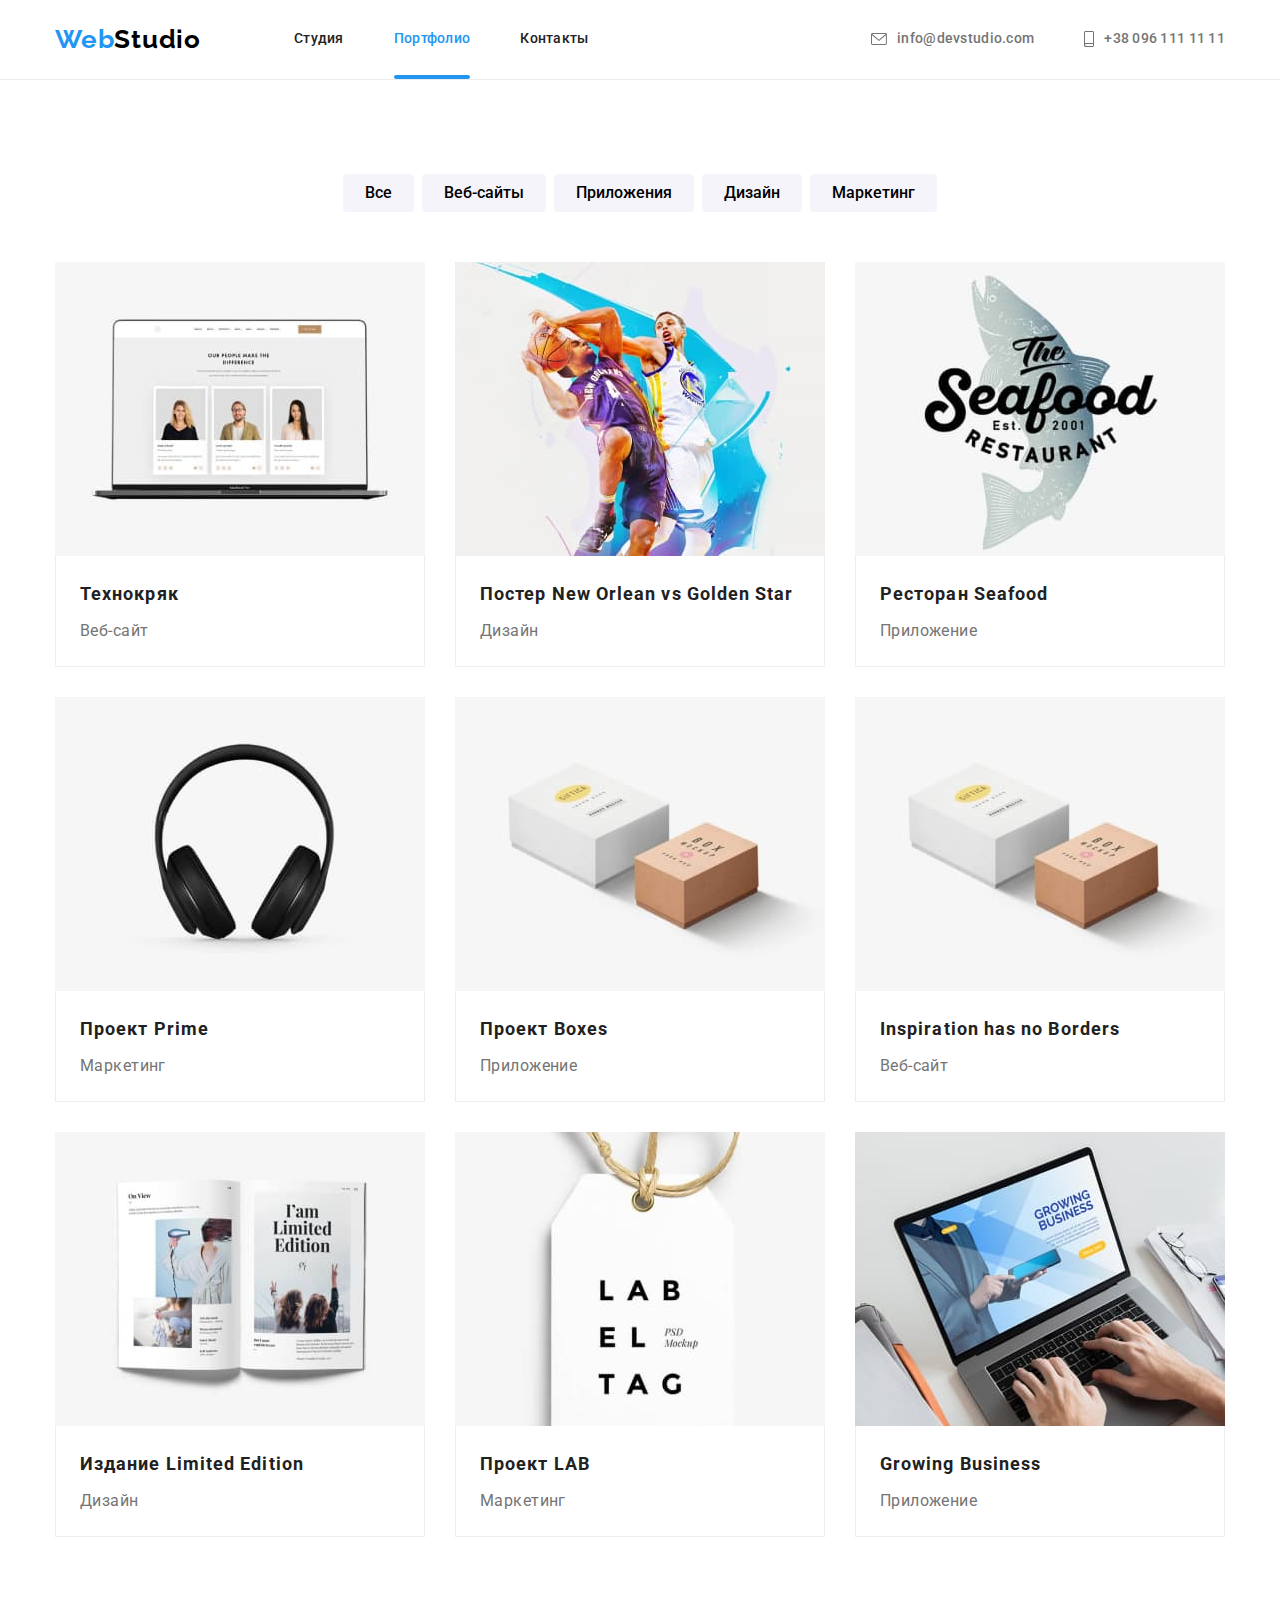
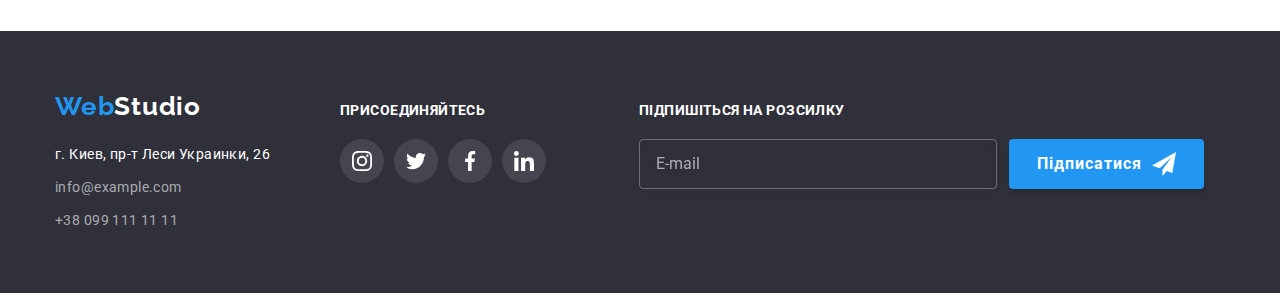
==== portfolio.html @ 03dfe599 "Initial commit" ====
<!DOCTYPE html>
<html lang="ru">
  <head>
    <meta charset="UTF-8" />
    <meta http-equiv="X-UA-Compatible" content="IE=edge" />
    <meta name="viewport" content="width=device-width, initial-scale=1.0" />
    <title>Студия</title>
    <!-- ? подключаем шрифты -->
    <link rel="preconnect" href="https://fonts.googleapis.com" />
    <link rel="preconnect" href="https://fonts.gstatic.com" crossorigin />
    <link
      href="https://fonts.googleapis.com/css2?family=Raleway:wght@700&family=Roboto:wght@400;500;700;900&display=swap"
      rel="stylesheet"
    />

    <!-- ?подключаем нормализацию стилей -->
    <link
      rel="stylesheet"
      href="https://cdnjs.cloudflare.com/ajax/libs/modern-normalize/1.1.0/modern-normalize.css"
      integrity="sha512-Y0MM+V6ymRKN2zStTqzQ227DWhhp4Mzdo6gnlRnuaNCbc+YN/ZH0sBCLTM4M0oSy9c9VKiCvd4Jk44aCLrNS5Q=="
      crossorigin="anonymous"
      referrerpolicy="no-referrer"
    />

    <!-- ? подключаем css -->
    <link rel="stylesheet" href="./css/style.css" />
  </head>

  <body class="body">
    <!-- // header -->
    <header class="header">
      <div class="container">
        <nav class="navigation">
          <a href="./index.html" class="logo-link">Web<span class="logo-color">Studio</span></a>

          <ul class="pages-list list">
            <li class="page-item"><a href="./index.html" class="page-link">Студия</a></li>
            <li class="page-item">
              <a href="./portfolio.html" class="page-link current">Портфолио</a>
            </li>
            <li class="page-item"><a href="" class="page-link">Контакты</a></li>
          </ul>
        </nav>

        <ul class="header-contacts list">
          <li class="item">
            <a href="mailto:info@devstudio.com" class="mail"
              ><svg class="icon-mail">
                <use href="./images/icons.svg#envelope"></use></svg
              >info@devstudio.com</a
            >
          </li>

          <li class="item">
            <a href="tel:+380961111111" class="phone"
              ><svg class="icon-phone">
                <use href="./images/icons.svg#smartphone"></use></svg
              >+38 096 111 11 11</a
            >
          </li>
        </ul>
      </div>
    </header>

    <!-- // main -->
    <main>
      <!-- / Секция "наши проекты" -->
      <section class="portfolio section">
        <div class="container">
          <h1 class="hidden">Наши проекты</h1>

          <ul class="filter-list list">
            <li class="btn-item">
              <button type="button" class="filter-button ch">Все</button>
            </li>
            <li class="btn-item">
              <button type="button" class="filter-button">Веб-сайты</button>
            </li>
            <li class="btn-item">
              <button type="button" class="filter-button">Приложения</button>
            </li>
            <li class="btn-item">
              <button type="button" class="filter-button">Дизайн</button>
            </li>
            <li class="btn-item">
              <button type="button" class="filter-button">Маркетинг</button>
            </li>
          </ul>

          <ul class="portfolio-list list grid">
            <li class="portfolio-card grid-item">
              <a href="" class="portfolio-link">
                <div class="thumb">
                  <img
                    src="./images/img-portfolio/tehnocrack.jpg"
                    alt="сотрудники компании Технокряк на мониторе ноутбука"
                    width="370"
                  />
                  <div class="floated-description">
                    <p class="floated-text">
                      Ресурс предлагает комплексные предложения с разным уровнем функционала и
                      сервисов. Все это позволит посетителю получить исчерпывающие сведения о
                      компании или частном лице.
                    </p>
                  </div>
                </div>
                <div class="card-description">
                  <h2 class="title">Технокряк</h2>
                  <p>Веб-сайт</p>
                </div>
              </a>
            </li>

            <li class="portfolio-card grid-item">
              <a href="" class="portfolio-link">
                <div class="thumb">
                  <img
                    src="./images/img-portfolio/poster.jpg"
                    alt="постер баскетбольного матча команд New Orlean vs Golden Star"
                    width="370"
                  />
                  <div class="floated-description">
                    <p class="floated-text">
                      Ресурс предлагает комплексные предложения с разным уровнем функционала и
                      сервисов. Все это позволит посетителю получить исчерпывающие сведения о
                      компании или частном лице.
                    </p>
                  </div>
                </div>
                <div class="card-description">
                  <h2 class="title">Постер <span lang="en">New Orlean vs Golden Star</span></h2>
                  <p>Дизайн</p>
                </div>
              </a>
            </li>

            <li class="portfolio-card grid-item">
              <a href="" class="portfolio-link">
                <div class="thumb">
                  <img
                    src="./images/img-portfolio/restaurant.jpg"
                    alt="Логотип ресторана Seafood"
                    width="370"
                  />
                  <div class="floated-description">
                    <p class="floated-text">
                      Ресурс предлагает комплексные предложения с разным уровнем функционала и
                      сервисов. Все это позволит посетителю получить исчерпывающие сведения о
                      компании или частном лице.
                    </p>
                  </div>
                </div>
                <div class="card-description">
                  <h2 class="title">Ресторан <span lang="en">Seafood</span></h2>
                  <p>Приложение</p>
                </div>
              </a>
            </li>

            <li class="portfolio-card grid-item">
              <a href="" class="portfolio-link">
                <div class="thumb">
                  <img
                    src="./images/img-portfolio/project-prime.jpg"
                    alt="Картинка - наушники"
                    width="370"
                  />
                  <div class="floated-description">
                    <p class="floated-text">
                      Ресурс предлагает комплексные предложения с разным уровнем функционала и
                      сервисов. Все это позволит посетителю получить исчерпывающие сведения о
                      компании или частном лице.
                    </p>
                  </div>
                </div>
                <div class="card-description">
                  <h2 class="title">Проект <span lang="en">Prime</span></h2>
                  <p>Маркетинг</p>
                </div>
              </a>
            </li>

            <li class="portfolio-card grid-item">
              <a href="" class="portfolio-link">
                <div class="thumb">
                  <img
                    src="./images/img-portfolio/project-boxes.jpg"
                    alt="картинка с коробками"
                    width="370"
                  />
                  <div class="floated-description">
                    <p class="floated-text">
                      Ресурс предлагает комплексные предложения с разным уровнем функционала и
                      сервисов. Все это позволит посетителю получить исчерпывающие сведения о
                      компании или частном лице.
                    </p>
                  </div>
                </div>
                <div class="card-description">
                  <h2 class="title">Проект Boxes</h2>
                  <p>Приложение</p>
                </div>
              </a>
            </li>

            <li class="portfolio-card grid-item">
              <a href="" class="portfolio-link">
                <div class="thumb">
                  <img
                    src="./images/img-portfolio/project-boxes.jpg"
                    alt="картинка с коробками"
                    width="370"
                  />
                  <div class="floated-description">
                    <p class="floated-text">
                      Ресурс предлагает комплексные предложения с разным уровнем функционала и
                      сервисов. Все это позволит посетителю получить исчерпывающие сведения о
                      компании или частном лице.
                    </p>
                  </div>
                </div>
                <div class="card-description">
                  <h2 class="title" lang="en">Inspiration has no Borders</h2>
                  <p>Веб-сайт</p>
                </div>
              </a>
            </li>

            <li class="portfolio-card grid-item">
              <a href="" class="portfolio-link">
                <div class="thumb">
                  <img
                    src="./images/img-portfolio/limited-edition.jpg"
                    alt="картинка развернутой книги"
                    width="370"
                  />
                  <div class="floated-description">
                    <p class="floated-text">
                      Ресурс предлагает комплексные предложения с разным уровнем функционала и
                      сервисов. Все это позволит посетителю получить исчерпывающие сведения о
                      компании или частном лице.
                    </p>
                  </div>
                </div>
                <div class="card-description">
                  <h2 class="title">Издание <span lang="en">Limited Edition</span></h2>
                  <p>Дизайн</p>
                </div>
              </a>
            </li>

            <li class="portfolio-card grid-item">
              <a href="" class="portfolio-link">
                <div class="thumb">
                  <img
                    src="./images/img-portfolio/project-lab.jpg"
                    alt="бирка компании Lab"
                    width="370"
                  />
                  <div class="floated-description">
                    <p class="floated-text">
                      Ресурс предлагает комплексные предложения с разным уровнем функционала и
                      сервисов. Все это позволит посетителю получить исчерпывающие сведения о
                      компании или частном лице.
                    </p>
                  </div>
                </div>
                <div class="card-description">
                  <h2 class="title">Проект <span lang="en">LAB</span></h2>
                  <p>Маркетинг</p>
                </div>
              </a>
            </li>

            <li class="portfolio-card grid-item">
              <a href="" class="portfolio-link">
                <div class="thumb">
                  <img
                    src="./images/img-portfolio/growing-business.jpg"
                    alt="на картинке ноутбук с открытым сайтом"
                    width="370"
                  />
                  <div class="floated-description">
                    <p class="floated-text">
                      Ресурс предлагает комплексные предложения с разным уровнем функционала и
                      сервисов. Все это позволит посетителю получить исчерпывающие сведения о
                      компании или частном лице.
                    </p>
                  </div>
                </div>
                <div class="card-description">
                  <h2 class="title" lang="en">Growing Business</h2>
                  <p>Приложение</p>
                </div>
              </a>
            </li>
          </ul>
        </div>
      </section>
    </main>

    <!-- // Footer -->
    <footer class="footer">
      <div class="container">
        <!-- /Секция контактов -->
        <div class="section-contacts">
          <a href="./index.html" class="logo-link">Web<span class="logo-color">Studio</span></a>

          <address class="footer-adress">
            <p class="place">г. Киев, пр-т Леси Украинки, 26</p>

            <ul class="footer-contacts list">
              <li class="item">
                <a href="mailto:info@example.com" class="mail">info@example.com</a>
              </li>
              <li class="item"><a href="tel:+380991111111" class="phone">+38 099 111 11 11</a></li>
            </ul>
          </address>
        </div>

        <!-- /Секция социальных ссылок -->
        <div class="section-links">
          <h2 class="join-title">Присоединяйтесь</h2>
          <ul class="social-links list">
            <li class="item">
              <a
                href=""
                class="social-link"
                target="_blank"
                rel="noopener noreferrer"
                aria-label="instagram"
              >
                <svg class="icon-social"><use href="./images/icons.svg#instagram"></use></svg>
              </a>
            </li>

            <li class="item">
              <a
                href=""
                class="social-link"
                target="_blank"
                rel="noopener noreferrer"
                aria-label="twitter"
              >
                <svg class="icon-social"><use href="./images/icons.svg#twitter"></use></svg>
              </a>
            </li>
            <li class="item">
              <a
                href=""
                class="social-link"
                target="_blank"
                rel="noopener noreferrer"
                aria-label="facebook"
              >
                <svg class="icon-social"><use href="./images/icons.svg#facebook"></use></svg>
              </a>
            </li>
            <li class="item">
              <a
                href=""
                class="social-link"
                target="_blank"
                rel="noopener noreferrer"
                aria-label="linkedin"
              >
                <svg class="icon-social"><use href="./images/icons.svg#linkedin"></use></svg>
              </a>
            </li>
          </ul>
        </div>

        <!-- /Форма подписки -->
        <div class="footer-form">
          <strong class="footer-form-title">Підпишіться на розсилку</strong>
          <label class="footer-form-field">
            <input type="email" class="footer-form-input" name="email" placeholder="E-mail" />
            <button type="submit" class="footer-btn">
              Підписатися
              <svg class="footer-form-icon">
                <use href="./images/icons.svg#telegram"></use>
              </svg>
            </button>
          </label>
        </div>
      </div>
    </footer>
  </body>
</html>
---- css/style.css ----
/* /все основные цвета в проекте */
:root {
  --text-footer-primary: #ffffff;
  --text-footer-secondary: rgba(255, 255, 255, 0.6);

  --text-main-primary: #212121;
  --text-main-secondary: #757575;

  --text-accent-primary: #2196f3;
  --text-accent-secondary: #fff;

  --text-footer-logo: #ffffff;
  --text-header-logo: #000000;

  --background-main: #fff;
  --background-footer: #2f303a;
  --background-hero: #c4c4c4;
  --background-team: #f5f4fa;
  --background-hero-button: #2196f3;
  --background-hover-hero-button: #188ce8;
  --main-hover-color: #2196f3;
  --background-member-card: #fff;

  --border-color: #ececec;

  --svg-color: #afb1b8;

  /* / цвета для страницы портфолио */
  --portfolio-button-background: #f5f4fa;
  --portfolio-card-border: #eeeeee;
  --portfolio-card-background: #fff;

  /* /переменные для создания сетки */
  --indent: 30px;
  --quantity-items: 3;
}
.body {
  font-family: 'Roboto', sans-serif;
  font-size: 14px;
  line-height: 1.71;
  letter-spacing: 0.03em;
  color: var(--text-main-secondary);
  font-family: 'Roboto', 'Segoe UI', Tahoma, Geneva, Verdana, sans-serif;
  background-color: var(--background-main);
}

/* /скрывает заголовки секций */
.hidden {
  position: absolute;
  white-space: nowrap;
  width: 1px;
  height: 1px;
  overflow: hidden;
  border: 0;
  padding: 0;
  clip: rect(0 0 0 0);
  clip-path: inset(50%);
  margin: -1px;
}

/* /сбрасываем стиль списка */
.list {
  list-style: none;
  margin: 0;
  padding: 0;
}

h1,
h2,
h3,
h4,
h5,
h6,
p {
  margin: 0;
}

img {
  display: block;
  max-width: 100%;
}

/* /сбрасываем стиль ссылок */
.header a,
.footer a,
.portfolio a {
  text-decoration: none;
  color: inherit;
}

/* /применяем общие шрифты к всему хедеру */
.header {
  padding-top: 24px;
  padding-bottom: 24px;

  font-weight: 500;
  font-size: 14px;
  line-height: 1.14;
  letter-spacing: 0.02em;
  border-bottom: 1px solid var(--border-color);
}

/* /шрифты для лого применяется сразу к футеру и хедеру */
.header .logo-link,
.footer .logo-link {
  font-family: 'Raleway', sans-serif;
  font-weight: 700;
  font-size: 26px;
  line-height: 1.19;
  letter-spacing: 0.03em;
  text-decoration: none;
  color: var(--text-accent-primary);
}

/* /применение второго цвета к части логотипа в хедере */
.header .logo-color {
  color: var(--text-header-logo);
}

/* /задаем цвет ссылок на список страниц */
.header .page-link {
  color: var(--text-main-primary);
  transition: color 250ms cubic-bezier(0.4, 0, 0.2, 1);
}

/* /цвет ссылок на телефо и почту в хедере */
.header-contacts .mail,
.header-contacts .phone {
  color: var(--text-main-secondary);
}

.header .container,
.header .navigation,
.header .header-contacts {
  display: flex;
  align-items: center;
}

.header .pages-list {
  display: flex;
  margin-left: 93px;
}

.pages-list .page-item:not(:last-child) {
  margin-right: 50px;
}
.header-contacts {
  margin-left: auto;
}
.header-contacts .item:last-child {
  margin-left: 50px;
}

.header-contacts .item {
  display: flex;
}

.header-contacts .icon-phone {
  margin-right: 10px;
  width: 10px;
  height: 16px;
}

.phone,
.mail {
  display: flex;
  align-items: center;
  fill: var(--text-main-secondary);

  transition: fill 250ms cubic-bezier(0.4, 0, 0.2, 1), color 250ms cubic-bezier(0.4, 0, 0.2, 1);
}
.header-contacts .icon-mail {
  margin-right: 10px;
  width: 16px;
  height: 12px;
}

/* /прописываем наведение для ссылок */
.page-link:hover,
.header-contacts .mail:hover,
.header-contacts .phone:hover,
.footer-contacts .mail:hover,
.footer-contacts .phone:hover {
  color: var(--main-hover-color);
  fill: var(--main-hover-color);
}

.page-link:focus,
.header-contacts .mail:focus,
.header-contacts .phone:focus,
.footer-contacts .mail:focus,
.footer-contacts .phone:focus {
  color: var(--main-hover-color);
  fill: var(--main-hover-color);
}

.current::after {
  content: '';
  display: block;
  width: 100%;
  height: 4px;
  border-radius: 2px;
  background-color: var(--text-accent-primary);
  position: absolute;
  transform: translateY(28px);
}

.page-item {
  position: relative;
}

/* //стили к мейн */
/* /описание секции герой */
.hero {
  padding: 200px 0;
  background-color: var(--background-hero);
  text-align: center;
  background-image: linear-gradient(180deg, #2f303a66 0%, rgba(47, 48, 58, 0.4) 100%),
    url(../images/img-index/hero.jpg);
  background-repeat: no-repeat;
  max-width: 1600px;
  margin-left: auto;
  margin-right: auto;

  /* height: 600px; */
}

.hero .title {
  margin: 0 auto;
  width: 696px;

  color: var(--text-accent-secondary);

  font-weight: 900;
  font-size: 44px;
  line-height: 1.36;
  text-align: center;
  letter-spacing: 0.06em;
  text-transform: uppercase;
}
/* /стили к кнопке в герое */
.hero-button {
  margin-top: 30px;
  padding: 10px 32px;
  border-radius: 4px;
  border: none;

  color: var(--text-accent-secondary);
  background-color: var(--background-hero-button);

  cursor: pointer;
  font-weight: 700;
  font-size: 16px;
  line-height: 1.88;
  letter-spacing: 0.06em;
  font-family: inherit;

  transition: background-color 250ms cubic-bezier(0.4, 0, 0.2, 1),
    color 250ms cubic-bezier(0.4, 0, 0.2, 1);
}

.hero-button:focus,
.hero-button:hover {
  color: var(--text-accent-secondary);
  background-color: var(--background-hover-hero-button);
}
/* /стили секции наши преимущества */
.features .features-title {
  font-size: inherit;
  line-height: 1.14;
  text-transform: uppercase;
  color: var(--text-main-primary);
}

.features .features-title {
  margin-bottom: 10px;
}

.features .item {
  width: 270px;
}

.features-list {
  --quantity-items: 4;
}

/* /стили к секции чем мы занимаемся */
.our-description .description-title {
  margin-bottom: 50px;

  font-size: 36px;
  line-height: 1.17;
  text-align: center;
  color: var(--text-main-primary);
}

.our-description {
  padding-bottom: 94px;
}

.our-description .item {
  position: relative;
}

.title-description {
  position: absolute;
  width: 100%;
  height: 70px;
  display: flex;
  align-items: center;
  justify-content: center;
  text-transform: uppercase;
  color: var(--text-accent-secondary);
  bottom: 0;
  background: rgba(47, 48, 58, 0.8);
  font-size: 14px;
  line-height: 1.14;
}

/* /стили для секции наша команда */
.team {
  background-color: var(--background-team);
}
.team .team-member {
  background-color: var(--background-member-card);
  box-shadow: 0px 1px 3px rgba(0, 0, 0, 0.12), 0px 1px 1px rgba(0, 0, 0, 0.14),
    0px 2px 1px rgba(0, 0, 0, 0.2);
}
.team-title {
  margin-bottom: 50px;

  font-size: 36px;
  line-height: 1.17;
  text-align: center;
  color: var(--text-main-primary);
}

.team-member .name {
  color: var(--text-main-primary);

  font-weight: 500;
  font-size: 16px;
  line-height: 1.19;
}

.team-member .specialization {
  margin-top: 10px;
  margin-bottom: 16px;

  font-size: 16px;
  line-height: 1.19;
}

.team-member .person {
  padding-top: 30px;
  padding-bottom: 30px;
  text-align: center;
}
.team-list {
  --quantity-items: 4;
}

/* /Стили наши клиенты */
.customer-title {
  margin-bottom: 50px;
  font-size: 36px;
  line-height: 1.17;
  text-align: center;
  color: var(--text-main-primary);
}
.customer-list {
  display: flex;
  gap: 30px;
}

/* //Стили к футеру */
/* /применение второго цвета к части логотипа в футере */
.footer .logo-color {
  color: var(--text-footer-logo);
}
.footer {
  background-color: var(--background-footer);
  padding: 60px 0;
}

.footer-adress {
  color: var(--text-footer-primary);
  font-style: normal;
}

.footer-contacts .mail,
.footer-contacts .phone {
  color: var(--text-footer-secondary);
}

.footer-adress {
  margin-top: 20px;
}

.footer-contacts {
  margin-top: 9px;
}

.footer-adress .item:last-child {
  margin-top: 9px;
}
.join-title {
  margin-bottom: 20px;
  color: var(--text-accent-secondary);
  font-size: 14px;
  line-height: 1.14;
  text-transform: uppercase;
}

.footer .container {
  display: flex;
  align-items: baseline;
}

.section-links {
  margin-left: 70px;
}

/* /стили к форме в футере */
.footer-form {
  display: flex;
  flex-direction: column;
  margin-left: 93px;
}

.footer-form-title {
  text-transform: uppercase;
  color: var(--text-footer-primary);
  line-height: 1.14;
  margin-bottom: 20px;
}

.footer-form-field {
  display: flex;
  gap: 12px;
}

.footer-form-input {
  width: 358px;
  background-color: transparent;
  padding: 15px 16px;
  color: var(--text-footer-secondary);

  border: 1px solid rgba(255, 255, 255, 0.3);
  filter: drop-shadow(0px 4px 4px rgba(0, 0, 0, 0.15));
  border-radius: 4px;
}

.footer-form-input::placeholder {
  font-size: 16px;
  line-height: 1.25;
  color: var(--text-footer-secondary);
}

.footer-btn {
  display: flex;
  gap: 10px;
  padding: 10px 28px;
  align-items: center;

  font-weight: 700;
  font-size: 16px;
  line-height: 1.88;
  letter-spacing: 0.06em;
  cursor: pointer;

  color: var(--text-footer-primary);
  background-color: var(--background-hero-button);
  box-shadow: 0px 4px 4px rgba(0, 0, 0, 0.15);
  border-radius: 4px;
  border: none;
}

.footer-form-icon {
  width: 24px;
  height: 24px;
}

/* // стили к странице портфолио */
/* / стили к фильтру с кнопками */
.filter-button {
  padding: 6px 22px;
  font-weight: 500;
  font-size: 16px;
  line-height: 1.62;
  text-align: center;
  background-color: var(--portfolio-button-background);
  cursor: pointer;
  border: none;
  font-family: inherit;
  border-radius: 4px;

  transition: background-color 250ms cubic-bezier(0.4, 0, 0.2, 1),
    color 250ms cubic-bezier(0.4, 0, 0.2, 1), box-shadow 250ms cubic-bezier(0.4, 0, 0.2, 1);
}

.filter-button:hover,
.filter-button:focus {
  background-color: var(--main-hover-color);
  color: var(--text-accent-secondary);
  box-shadow: 0px 3px 1px rgba(0, 0, 0, 0.1), 0px 1px 2px rgba(0, 0, 0, 0.08),
    0px 2px 2px rgba(0, 0, 0, 0.12);
}

.portfolio .filter-list {
  margin-bottom: 50px;

  display: flex;
  justify-content: center;
}

.portfolio .btn-item:not(:first-child) {
  margin-left: 8px;
}

.portfolio-card .card-description {
  padding: 20px 24px;
}

/* /секция наши проекты */
.portfolio-list {
  font-size: 16px;
  line-height: 1.88;
}
.portfolio-card .title {
  margin-bottom: 4px;

  font-size: 18px;
  line-height: 2;
  letter-spacing: 0.06em;
  color: var(--text-main-primary);
}

.portfolio-list .card-description {
  padding-top: 20px;
  padding-bottom: 20px;
  border: 1px solid #eeeeee;
  border-top: none;
}
.portfolio-link {
  display: block;
  transition: box-shadow 250ms cubic-bezier(0.4, 0, 0.2, 1);
}

.portfolio-link:hover {
  box-shadow: 0px 1px 1px rgba(0, 0, 0, 0.12), 0px 4px 4px rgba(0, 0, 0, 0.06),
    1px 4px 6px rgba(0, 0, 0, 0.16);
}

.portfolio-link .thumb {
  position: relative;
  overflow: hidden;
}

.floated-description {
  position: absolute;
  width: 100%;
  height: 100%;
  bottom: 0;
  transform: translateY(100%);
  padding: 63px 24px;
  background-color: rgba(33, 150, 243, 0.9);
  transition: transform 250ms cubic-bezier(0.4, 0, 0.2, 1);
}

.portfolio-link:hover .floated-description,
.portfolio-link:focus .floated-description {
  transform: translateY(0%);
}

.floated-text {
  font-size: 18px;
  line-height: 1.56;
  color: var(--text-accent-secondary);
}

/* временный стиль текущей страницы */
.body .current {
  color: var(--text-accent-primary);
}

/* //разметка общие стили*/
.section {
  padding: 94px 0;
}

.container {
  width: 1200px;
  padding: 0 15px;
  margin: 0 auto;
}

.grid {
  display: flex;
  flex-wrap: wrap;
  gap: var(--indent);
}

.grid-item {
  flex-basis: calc((100% - var(--indent) * (var(--quantity-items) - 1)) / var(--quantity-items));
}
/* // стили к иконкам-логотипам */
.features-icon {
  width: 70px;
  height: 70px;

  display: block;
}
.features .icon-thumb {
  padding: 25px 100px;
  margin-bottom: 30px;
  background-color: #f5f4fa;
  border-radius: 4px;
}

.social-links {
  display: flex;
  gap: 10px;
  align-items: center;
  justify-content: center;
}

.social-link {
  width: 44px;
  height: 44px;
  border-radius: 50%;
  display: flex;
  align-items: center;
  justify-content: center;

  transition: background-color 250ms cubic-bezier(0.4, 0, 0.2, 1);
}
.icon-social {
  display: block;
  width: 20px;
  height: 20px;
  fill: var(--svg-color);
}
.team .icon-social {
  transition: fill 250ms cubic-bezier(0.4, 0, 0.2, 1);
}

.icon-customer {
  display: block;
  width: 106px;
  height: 60px;
  fill: var(--svg-color);
  transition: fill 250ms cubic-bezier(0.4, 0, 0.2, 1);
}

.customer-link {
  width: 170px;
  height: 92px;
  border: 1px solid var(--svg-color);
  border-radius: 4px;
  display: flex;
  align-items: center;
  justify-content: center;

  transition: border 250ms cubic-bezier(0.4, 0, 0.2, 1);
}
.customer-link:hover,
.customer-link:focus {
  border: 1px solid var(--main-hover-color);
}

.customer-link:hover .icon-customer,
.customer-link:focus .icon-customer {
  fill: var(--main-hover-color);
}

.footer .social-link {
  background: rgba(255, 255, 255, 0.1);
}
.footer .icon-social {
  fill: var(--text-accent-secondary);
}

.social-link:hover,
.social-link:focus {
  background-color: var(--main-hover-color);
}

.team .social-link:hover .icon-social,
.team .social-link:focus .icon-social {
  fill: var(--text-accent-secondary);
}
/* //modal window */
.backdrop {
  position: fixed;
  top: 0;
  left: 0;
  width: 100%;
  height: 100%;
  background-color: rgba(0, 0, 0, 0.2);
  opacity: 1;
  transition: opacity 250ms cubic-bezier(0.4, 0, 0.2, 1),
    visibility 250ms cubic-bezier(0.4, 0, 0.2, 1);
}

.modal {
  padding: 40px;
  position: absolute;
  top: 50%;
  left: 50%;
  transform: translate(-50%, -50%) scale(1);

  width: 528px;
  height: 581px;

  background-color: #fff;
  box-shadow: 0px 1px 3px rgba(0, 0, 0, 0.12), 0px 1px 1px rgba(0, 0, 0, 0.14),
    0px 2px 1px rgba(0, 0, 0, 0.2);
  border-radius: 4px;
}

.backdrop.is-hidden {
  opacity: 0;
  pointer-events: none;
  visibility: hidden;
}

.backdrop.is-hidden .modal {
  transform: translate(-50%, -50%) scale(0.7);
}

.modal .button-close {
  position: absolute;
  right: 8px;
  top: 8px;

  display: flex;
  width: 30px;
  height: 30px;
  align-items: center;
  justify-content: center;

  border-radius: 50%;
  border: 1px solid rgba(0, 0, 0, 0.1);
  cursor: pointer;
}

.icon-close {
  display: block;
  width: 11px;
  height: 11px;
}

.icon-close .icon {
  fill: #000000;
  transition: fill 250ms cubic-bezier(0.4, 0, 0.2, 1);
}

.modal-title {
  margin-bottom: 12px;
  display: flex;
  justify-content: center;
  font-size: 20px;
  line-height: 1.15;
  color: var(--text-main-primary);
}

.modal-field-input {
  height: 40px;
  padding: 12px 42px;
  border: 1px solid rgba(33, 33, 33, 0.2);
  border-radius: 4px;
  cursor: pointer;
  transition: border 250ms cubic-bezier(0.4, 0, 0.2, 1);
}

.modal-field .icon-box {
  position: absolute;
  bottom: 11px;
  left: 12px;
  width: 18px;
  height: 18px;
}

.modal-field .icon {
  fill: var(--text-main-primary);
  transition: fill 250ms cubic-bezier(0.4, 0, 0.2, 1);
}

.modal-field {
  position: relative;
  display: flex;
  flex-direction: column;
}

.modal-field-title {
  margin-bottom: 4px;
  color: var(--text-main-secondary);
  font-weight: 400;
  font-size: 12px;
  line-height: 1.17;
  letter-spacing: 0.01em;
}

.modal .item:not(:last-child) {
  margin-bottom: 10px;
}

.modal-field-textarea {
  padding: 12px 16px;
  max-width: 100%;
  height: 120px;
  border: 1px solid rgba(33, 33, 33, 0.2);
  border-radius: 4px;
  resize: none;
  transition: border 250ms cubic-bezier(0.4, 0, 0.2, 1);
}

.modal-confirmation {
  position: relative;
  display: flex;
  justify-content: center;
  align-items: center;
  margin-bottom: 30px;
  margin-top: 20px;
  gap: 7px;
}

.modal-confirmation .link {
  text-decoration: none;
  text-decoration-line: underline;
  text-underline-position: under;
  color: var(--text-accent-primary);
}

.modal-btn {
  display: block;
  margin-left: auto;
  margin-right: auto;
  padding: 10px 52px;

  font-size: 16px;
  line-height: 1.88;
  letter-spacing: 0.06em;
  cursor: pointer;
  color: var(--text-accent-secondary);

  background-color: var(--background-hero-button);
  border: none;
  box-shadow: 0px 4px 4px rgba(0, 0, 0, 0.15);
  border-radius: 4px;

  transition: background-color 250ms cubic-bezier(0.4, 0, 0.2, 1),
    box-shadow 250ms cubic-bezier(0.4, 0, 0.2, 1);
}

.modal-btn:hover,
.modal-btn:focus {
  background-color: var(--background-hover-hero-button);
  box-shadow: 0px 4px 4px rgba(0, 0, 0, 0.15);
}

.button-close:hover .icon,
.button-close:focus .icon {
  fill: var(--text-accent-primary);
}

.modal-field:hover .icon,
.modal-field-input:focus + .icon-box .icon {
  fill: var(--text-accent-primary);
}

.modal-field:hover .modal-field-input,
.modal-field-input:focus {
  border: 1px solid var(--text-accent-primary);
}

.modal-field:hover .modal-field-textarea,
.modal-field:focus .modal-field-textarea {
  border: 1px solid var(--text-accent-primary);
}

.modal-confirmation .icon-check {
  opacity: 0;
}

.modal-agreement:checked + .checkbox-thumb .icon-uncheck {
  opacity: 0;
}

.modal-agreement:checked + .checkbox-thumb .icon-check {
  opacity: 1;
}

.modal-agreement {
  position: absolute;
  left: 23px;
}

.register-form .text {
  user-select: none;
}
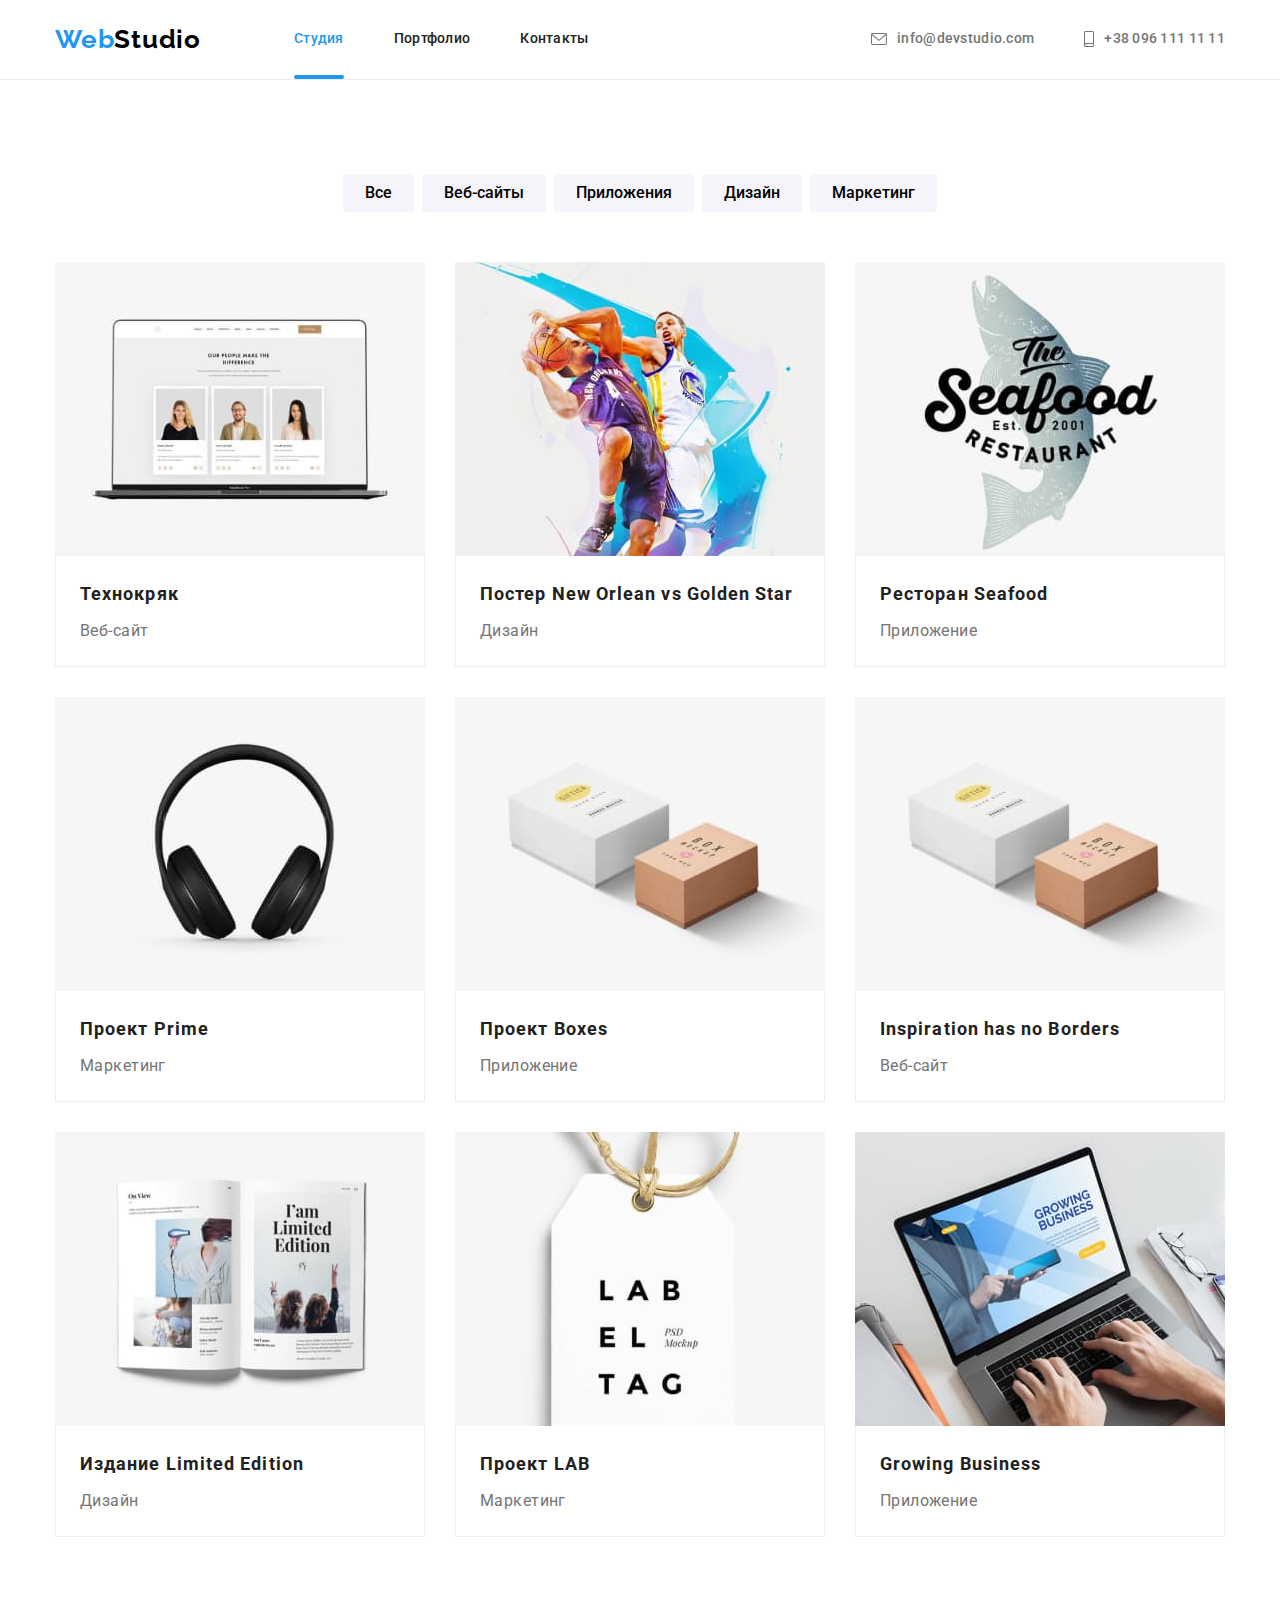
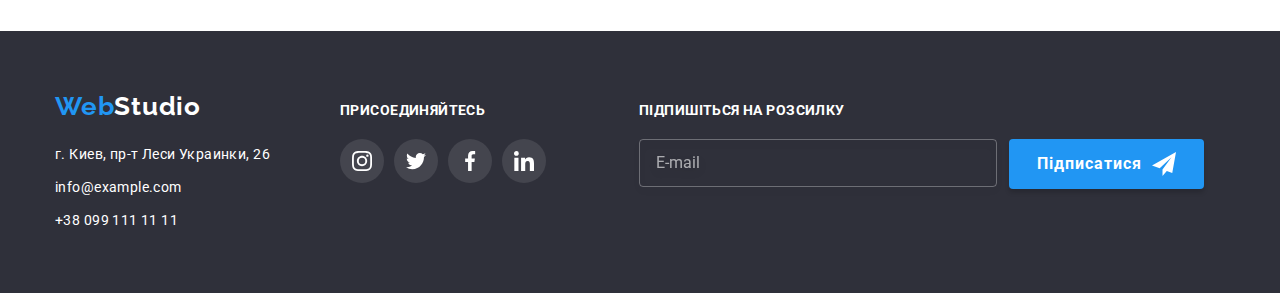
==== commit dc6811d6: "pered sass" ====
--- a/portfolio.html
+++ b/portfolio.html
@@ -29,32 +29,34 @@
   <body class="body">
     <!-- // header -->
     <header class="header">
-      <div class="container">
-        <nav class="navigation">
-          <a href="./index.html" class="logo-link">Web<span class="logo-color">Studio</span></a>
-
-          <ul class="pages-list list">
-            <li class="page-item"><a href="./index.html" class="page-link">Студия</a></li>
-            <li class="page-item">
-              <a href="./portfolio.html" class="page-link current">Портфолио</a>
-            </li>
-            <li class="page-item"><a href="" class="page-link">Контакты</a></li>
+      <div class="container header__container">
+        <nav class="navigation header__navigation">
+          <a href="./index.html" class="logo">Web<span class="logo__dark">Studio</span></a>
+
+          <ul class="navigation__list list">
+            <li class="navigation__item">
+              <a href="./index.html" class="navigation__link current">Студия</a>
+            </li>
+            <li class="navigation__item">
+              <a href="./portfolio.html" class="navigation__link">Портфолио</a>
+            </li>
+            <li class="navigation__item"><a href="" class="navigation__link">Контакты</a></li>
           </ul>
         </nav>
 
-        <ul class="header-contacts list">
-          <li class="item">
-            <a href="mailto:info@devstudio.com" class="mail"
-              ><svg class="icon-mail">
-                <use href="./images/icons.svg#envelope"></use></svg
+        <ul class="main-contacts header__main-contacts list">
+          <li class="main-contacts__item">
+            <a href="mailto:info@devstudio.com" class="main-contacts__link"
+              ><svg class="icon main-contacts__icon" width="16px" height="12px">
+                <use href="./images/icons.svg#envelope" class="icon__envelope"></use></svg
               >info@devstudio.com</a
             >
           </li>
 
-          <li class="item">
-            <a href="tel:+380961111111" class="phone"
-              ><svg class="icon-phone">
-                <use href="./images/icons.svg#smartphone"></use></svg
+          <li class="main-contacts__item">
+            <a href="tel:+380961111111" class="main-contacts__link"
+              ><svg class="icon main-contacts__icon" width="10px" height="16px">
+                <use href="./images/icons.svg#smartphone" class="icon__phone"></use></svg
               >+38 096 111 11 11</a
             >
           </li>
@@ -304,84 +306,99 @@
       <div class="container">
         <!-- /Секция контактов -->
         <div class="section-contacts">
-          <a href="./index.html" class="logo-link">Web<span class="logo-color">Studio</span></a>
+          <a href="./index.html" class="logo">Web<span class="logo__light">Studio</span></a>
 
           <address class="footer-adress">
-            <p class="place">г. Киев, пр-т Леси Украинки, 26</p>
-
-            <ul class="footer-contacts list">
-              <li class="item">
-                <a href="mailto:info@example.com" class="mail">info@example.com</a>
+            <p>г. Киев, пр-т Леси Украинки, 26</p>
+
+            <ul class="secondary-contacts list">
+              <li class="secondary-contacts__item">
+                <a href="mailto:info@example.com" class="secondary-contacts__link"
+                  >info@example.com</a
+                >
               </li>
-              <li class="item"><a href="tel:+380991111111" class="phone">+38 099 111 11 11</a></li>
+              <li class="secondary-contacts__item">
+                <a href="tel:+380991111111" class="secondary-contacts__link">+38 099 111 11 11</a>
+              </li>
             </ul>
           </address>
         </div>
 
         <!-- /Секция социальных ссылок -->
-        <div class="section-links">
-          <h2 class="join-title">Присоединяйтесь</h2>
+        <div class="section-join">
+          <h2 class="section-join__title">Присоединяйтесь</h2>
+
           <ul class="social-links list">
-            <li class="item">
+            <li class="social-links__item">
               <a
                 href=""
-                class="social-link"
+                class="social-links__link social-links__link--footer"
                 target="_blank"
                 rel="noopener noreferrer"
                 aria-label="instagram"
               >
-                <svg class="icon-social"><use href="./images/icons.svg#instagram"></use></svg>
-              </a>
-            </li>
-
-            <li class="item">
+                <svg class="social-links__icon social-links__icon--footer">
+                  <use href="./images/icons.svg#instagram"></use>
+                </svg>
+              </a>
+            </li>
+
+            <li class="social-links__item">
               <a
                 href=""
-                class="social-link"
+                class="social-links__link social-links__link--footer"
                 target="_blank"
                 rel="noopener noreferrer"
                 aria-label="twitter"
               >
-                <svg class="icon-social"><use href="./images/icons.svg#twitter"></use></svg>
-              </a>
-            </li>
-            <li class="item">
+                <svg class="social-links__icon social-links__icon--footer">
+                  <use href="./images/icons.svg#twitter"></use>
+                </svg>
+              </a>
+            </li>
+            <li class="social-links__item">
               <a
                 href=""
-                class="social-link"
+                class="social-links__link social-links__link--footer"
                 target="_blank"
                 rel="noopener noreferrer"
                 aria-label="facebook"
               >
-                <svg class="icon-social"><use href="./images/icons.svg#facebook"></use></svg>
-              </a>
-            </li>
-            <li class="item">
+                <svg class="social-links__icon social-links__icon--footer">
+                  <use href="./images/icons.svg#facebook"></use>
+                </svg>
+              </a>
+            </li>
+            <li class="social-links__item">
               <a
                 href=""
-                class="social-link"
+                class="social-links__link social-links__link--footer"
                 target="_blank"
                 rel="noopener noreferrer"
                 aria-label="linkedin"
               >
-                <svg class="icon-social"><use href="./images/icons.svg#linkedin"></use></svg>
+                <svg class="social-links__icon social-links__icon--footer">
+                  <use href="./images/icons.svg#linkedin"></use>
+                </svg>
               </a>
             </li>
           </ul>
         </div>
 
         <!-- /Форма подписки -->
-        <div class="footer-form">
-          <strong class="footer-form-title">Підпишіться на розсилку</strong>
-          <label class="footer-form-field">
-            <input type="email" class="footer-form-input" name="email" placeholder="E-mail" />
-            <button type="submit" class="footer-btn">
+        <div class="subscribe">
+          <strong class="subscribe__title">Підпишіться на розсилку</strong>
+          <div class="subscribe__field">
+            <label>
+              <input type="email" class="subscribe__input" name="email" placeholder="E-mail" />
+            </label>
+            <button type="submit" class="btn subscribe__btn">
               Підписатися
-              <svg class="footer-form-icon">
+              <svg class="subscribe__icon" width="24px" height="24px">
                 <use href="./images/icons.svg#telegram"></use>
               </svg>
             </button>
-          </label>
+          </div>
         </div>
       </div>
     </footer>
--- a/css/style.css
+++ b/css/style.css
@@ -80,15 +80,12 @@
   max-width: 100%;
 }
 
-/* /сбрасываем стиль ссылок */
-.header a,
-.footer a,
-.portfolio a {
+a {
   text-decoration: none;
   color: inherit;
 }
 
-/* /применяем общие шрифты к всему хедеру */
+/* //Стили к хедеру */
 .header {
   padding-top: 24px;
   padding-bottom: 24px;
@@ -100,98 +97,98 @@
   border-bottom: 1px solid var(--border-color);
 }
 
-/* /шрифты для лого применяется сразу к футеру и хедеру */
-.header .logo-link,
-.footer .logo-link {
+/* /logo */
+.logo {
   font-family: 'Raleway', sans-serif;
   font-weight: 700;
   font-size: 26px;
   line-height: 1.19;
   letter-spacing: 0.03em;
-  text-decoration: none;
   color: var(--text-accent-primary);
 }
 
-/* /применение второго цвета к части логотипа в хедере */
-.header .logo-color {
+.logo__dark {
   color: var(--text-header-logo);
 }
 
-/* /задаем цвет ссылок на список страниц */
-.header .page-link {
+.logo__light {
+  color: var(--text-footer-logo);
+}
+
+/* /navigation */
+.navigation__link {
   color: var(--text-main-primary);
   transition: color 250ms cubic-bezier(0.4, 0, 0.2, 1);
 }
 
-/* /цвет ссылок на телефо и почту в хедере */
-.header-contacts .mail,
-.header-contacts .phone {
+.navigation__list {
+  display: flex;
+  margin-left: 93px;
+}
+
+.navigation__item {
+  position: relative;
+}
+
+.navigation__item:not(:last-child) {
+  margin-right: 50px;
+}
+
+/*  /Main-contacts*/
+.header__main-contacts {
+  margin-left: auto;
+  gap: 50px;
+}
+
+.main-contacts__item {
+  display: flex;
+}
+
+.main-contacts__link {
+  display: flex;
+  align-items: center;
   color: var(--text-main-secondary);
-}
-
-.header .container,
-.header .navigation,
-.header .header-contacts {
+  transition: color 250ms cubic-bezier(0.4, 0, 0.2, 1);
+}
+
+.main-contacts__icon {
+  margin-right: 10px;
+}
+
+.icon__phone,
+.icon__envelope {
+  fill: var(--text-main-secondary);
+  transition: fill 250ms cubic-bezier(0.4, 0, 0.2, 1);
+}
+
+.main-contacts__link:hover .icon__phone,
+.main-contacts__link:hover .icon__envelope {
+  fill: var(--main-hover-color);
+}
+
+.main-contacts__link:focus .icon__phone,
+.main-contacts__link:focus .icon__envelope {
+  fill: var(--main-hover-color);
+}
+
+/* /Общие класы по хедеру */
+.header__container,
+.header__navigation,
+.main-contacts {
   display: flex;
   align-items: center;
 }
 
-.header .pages-list {
-  display: flex;
-  margin-left: 93px;
-}
-
-.pages-list .page-item:not(:last-child) {
-  margin-right: 50px;
-}
-.header-contacts {
-  margin-left: auto;
-}
-.header-contacts .item:last-child {
-  margin-left: 50px;
-}
-
-.header-contacts .item {
-  display: flex;
-}
-
-.header-contacts .icon-phone {
-  margin-right: 10px;
-  width: 10px;
-  height: 16px;
-}
-
-.phone,
-.mail {
-  display: flex;
-  align-items: center;
-  fill: var(--text-main-secondary);
-
-  transition: fill 250ms cubic-bezier(0.4, 0, 0.2, 1), color 250ms cubic-bezier(0.4, 0, 0.2, 1);
-}
-.header-contacts .icon-mail {
-  margin-right: 10px;
-  width: 16px;
-  height: 12px;
-}
-
-/* /прописываем наведение для ссылок */
-.page-link:hover,
-.header-contacts .mail:hover,
-.header-contacts .phone:hover,
-.footer-contacts .mail:hover,
-.footer-contacts .phone:hover {
+.navigation__link:hover,
+.main-contacts__link:hover,
+.secondary-contacts__link:hover {
   color: var(--main-hover-color);
-  fill: var(--main-hover-color);
-}
-
-.page-link:focus,
-.header-contacts .mail:focus,
-.header-contacts .phone:focus,
-.footer-contacts .mail:focus,
-.footer-contacts .phone:focus {
+}
+
+.navigation__link:focus,
+.main-contacts__link:focus,
+.secondary-contacts__link:focus {
   color: var(--main-hover-color);
-  fill: var(--main-hover-color);
 }
 
 .current::after {
@@ -205,13 +202,9 @@
   transform: translateY(28px);
 }
 
-.page-item {
-  position: relative;
-}
-
 /* //стили к мейн */
 /* /описание секции герой */
-.hero {
+.hero-section {
   padding: 200px 0;
   background-color: var(--background-hero);
   text-align: center;
@@ -225,7 +218,7 @@
   /* height: 600px; */
 }
 
-.hero .title {
+.hero__title {
   margin: 0 auto;
   width: 696px;
 
@@ -239,16 +232,13 @@
   text-transform: uppercase;
 }
 /* /стили к кнопке в герое */
-.hero-button {
+.hero__btn {
   margin-top: 30px;
   padding: 10px 32px;
-  border-radius: 4px;
-  border: none;
 
   color: var(--text-accent-secondary);
   background-color: var(--background-hero-button);
 
-  cursor: pointer;
   font-weight: 700;
   font-size: 16px;
   line-height: 1.88;
@@ -259,24 +249,21 @@
     color 250ms cubic-bezier(0.4, 0, 0.2, 1);
 }
 
-.hero-button:focus,
-.hero-button:hover {
+.hero__btn:focus,
+.hero__btn:hover {
   color: var(--text-accent-secondary);
   background-color: var(--background-hover-hero-button);
 }
 /* /стили секции наши преимущества */
-.features .features-title {
+.features-list__title {
   font-size: inherit;
   line-height: 1.14;
   text-transform: uppercase;
   color: var(--text-main-primary);
-}
-
-.features .features-title {
   margin-bottom: 10px;
 }
 
-.features .item {
+.features-list__item {
   width: 270px;
 }
 
@@ -284,8 +271,21 @@
   --quantity-items: 4;
 }
 
+.features-list__icon {
+  width: 70px;
+  height: 70px;
+
+  display: block;
+}
+.features-list__icon-thumb {
+  padding: 25px 100px;
+  margin-bottom: 30px;
+  background-color: #f5f4fa;
+  border-radius: 4px;
+}
+
 /* /стили к секции чем мы занимаемся */
-.our-description .description-title {
+.description__title {
   margin-bottom: 50px;
 
   font-size: 36px;
@@ -298,11 +298,11 @@
   padding-bottom: 94px;
 }
 
-.our-description .item {
+.description-list__item {
   position: relative;
 }
 
-.title-description {
+.description-list__title {
   position: absolute;
   width: 100%;
   height: 70px;
@@ -321,12 +321,12 @@
 .team {
   background-color: var(--background-team);
 }
-.team .team-member {
+.team-list__member {
   background-color: var(--background-member-card);
   box-shadow: 0px 1px 3px rgba(0, 0, 0, 0.12), 0px 1px 1px rgba(0, 0, 0, 0.14),
     0px 2px 1px rgba(0, 0, 0, 0.2);
 }
-.team-title {
+.team__title {
   margin-bottom: 50px;
 
   font-size: 36px;
@@ -335,7 +335,7 @@
   color: var(--text-main-primary);
 }
 
-.team-member .name {
+.team-list__name {
   color: var(--text-main-primary);
 
   font-weight: 500;
@@ -343,7 +343,7 @@
   line-height: 1.19;
 }
 
-.team-member .specialization {
+.team-list__specialization {
   margin-top: 10px;
   margin-bottom: 16px;
 
@@ -351,7 +351,7 @@
   line-height: 1.19;
 }
 
-.team-member .person {
+.team-list__person {
   padding-top: 30px;
   padding-bottom: 30px;
   text-align: center;
@@ -361,7 +361,7 @@
 }
 
 /* /Стили наши клиенты */
-.customer-title {
+.customer__title {
   margin-bottom: 50px;
   font-size: 36px;
   line-height: 1.17;
@@ -373,38 +373,70 @@
   gap: 30px;
 }
 
+.customer-list__icon {
+  display: block;
+  width: 106px;
+  height: 60px;
+  fill: var(--svg-color);
+  transition: fill 250ms cubic-bezier(0.4, 0, 0.2, 1);
+}
+
+.customer-list__link {
+  width: 170px;
+  height: 92px;
+  border: 1px solid var(--svg-color);
+  border-radius: 4px;
+  display: flex;
+  align-items: center;
+  justify-content: center;
+
+  transition: border 250ms cubic-bezier(0.4, 0, 0.2, 1);
+}
+.customer-list__link:hover,
+.customer-list__link:focus {
+  border: 1px solid var(--main-hover-color);
+}
+
+.customer-list__link:hover .customer-list__icon,
+.customer-list__link:focus .customer-list__icon {
+  fill: var(--main-hover-color);
+}
+
 /* //Стили к футеру */
-/* /применение второго цвета к части логотипа в футере */
-.footer .logo-color {
-  color: var(--text-footer-logo);
-}
 .footer {
   background-color: var(--background-footer);
   padding: 60px 0;
 }
 
+.footer .container {
+  display: flex;
+  align-items: baseline;
+}
+
+/* /секция контактов - футер */
 .footer-adress {
   color: var(--text-footer-primary);
   font-style: normal;
-}
-
-.footer-contacts .mail,
-.footer-contacts .phone {
+  margin-top: 20px;
+}
+
+.secondary-contacts {
+  margin-top: 9px;
+}
+
+.footer-contacts__link {
   color: var(--text-footer-secondary);
 }
 
-.footer-adress {
-  margin-top: 20px;
-}
-
-.footer-contacts {
+.secondary-contacts__item:last-child {
   margin-top: 9px;
 }
-
-.footer-adress .item:last-child {
-  margin-top: 9px;
-}
-.join-title {
+/* /сеция присоединяйтесь - Футер */
+.section-join {
+  margin-left: 70px;
+}
+
+.section-join__title {
   margin-bottom: 20px;
   color: var(--text-accent-secondary);
   font-size: 14px;
@@ -412,35 +444,26 @@
   text-transform: uppercase;
 }
 
-.footer .container {
-  display: flex;
-  align-items: baseline;
-}
-
-.section-links {
-  margin-left: 70px;
-}
-
 /* /стили к форме в футере */
-.footer-form {
+.subscribe {
   display: flex;
   flex-direction: column;
   margin-left: 93px;
 }
 
-.footer-form-title {
+.subscribe__title {
   text-transform: uppercase;
   color: var(--text-footer-primary);
   line-height: 1.14;
   margin-bottom: 20px;
 }
 
-.footer-form-field {
+.subscribe__field {
   display: flex;
   gap: 12px;
 }
 
-.footer-form-input {
+.subscribe__input {
   width: 358px;
   background-color: transparent;
   padding: 15px 16px;
@@ -451,14 +474,13 @@
   border-radius: 4px;
 }
 
-.footer-form-input::placeholder {
+.subscribe__input::placeholder {
   font-size: 16px;
   line-height: 1.25;
   color: var(--text-footer-secondary);
 }
 
-.footer-btn {
-  display: flex;
+.subscribe__btn {
   gap: 10px;
   padding: 10px 28px;
   align-items: center;
@@ -467,18 +489,10 @@
   font-size: 16px;
   line-height: 1.88;
   letter-spacing: 0.06em;
-  cursor: pointer;
 
   color: var(--text-footer-primary);
   background-color: var(--background-hero-button);
   box-shadow: 0px 4px 4px rgba(0, 0, 0, 0.15);
-  border-radius: 4px;
-  border: none;
-}
-
-.footer-form-icon {
-  width: 24px;
-  height: 24px;
 }
 
 /* // стили к странице портфолио */
@@ -605,19 +619,9 @@
   flex-basis: calc((100% - var(--indent) * (var(--quantity-items) - 1)) / var(--quantity-items));
 }
 /* // стили к иконкам-логотипам */
-.features-icon {
-  width: 70px;
-  height: 70px;
-
-  display: block;
-}
-.features .icon-thumb {
-  padding: 25px 100px;
-  margin-bottom: 30px;
-  background-color: #f5f4fa;
-  border-radius: 4px;
-}
-
+
+
+/* /sosial links */
 .social-links {
   display: flex;
   gap: 10px;
@@ -625,7 +629,7 @@
   justify-content: center;
 }
 
-.social-link {
+.social-links__link {
   width: 44px;
   height: 44px;
   border-radius: 50%;
@@ -635,61 +639,34 @@
 
   transition: background-color 250ms cubic-bezier(0.4, 0, 0.2, 1);
 }
-.icon-social {
+.social-links__icon {
   display: block;
   width: 20px;
   height: 20px;
   fill: var(--svg-color);
 }
-.team .icon-social {
+.social-links__icon--team {
   transition: fill 250ms cubic-bezier(0.4, 0, 0.2, 1);
 }
 
-.icon-customer {
-  display: block;
-  width: 106px;
-  height: 60px;
-  fill: var(--svg-color);
-  transition: fill 250ms cubic-bezier(0.4, 0, 0.2, 1);
-}
-
-.customer-link {
-  width: 170px;
-  height: 92px;
-  border: 1px solid var(--svg-color);
-  border-radius: 4px;
-  display: flex;
-  align-items: center;
-  justify-content: center;
-
-  transition: border 250ms cubic-bezier(0.4, 0, 0.2, 1);
-}
-.customer-link:hover,
-.customer-link:focus {
-  border: 1px solid var(--main-hover-color);
-}
-
-.customer-link:hover .icon-customer,
-.customer-link:focus .icon-customer {
-  fill: var(--main-hover-color);
-}
-
-.footer .social-link {
+.social-links__link--footer {
   background: rgba(255, 255, 255, 0.1);
 }
-.footer .icon-social {
+.social-links__icon--footer {
   fill: var(--text-accent-secondary);
 }
-
-.social-link:hover,
-.social-link:focus {
+.social-links__link:hover,
+.social-links__link:focus {
   background-color: var(--main-hover-color);
 }
 
-.team .social-link:hover .icon-social,
-.team .social-link:focus .icon-social {
+.social-links__link:hover .social-links__icon--team,
+.social-links__link:focus .social-links__icon--team {
   fill: var(--text-accent-secondary);
 }
+
+/* /customer icons */
+
 /* //modal window */
 .backdrop {
   position: fixed;
@@ -900,3 +877,10 @@
 .register-form .text {
   user-select: none;
 }
+
+.btn {
+  display: inline-flex;
+  border-radius: 4px;
+  border: none;
+  cursor: pointer;
+}
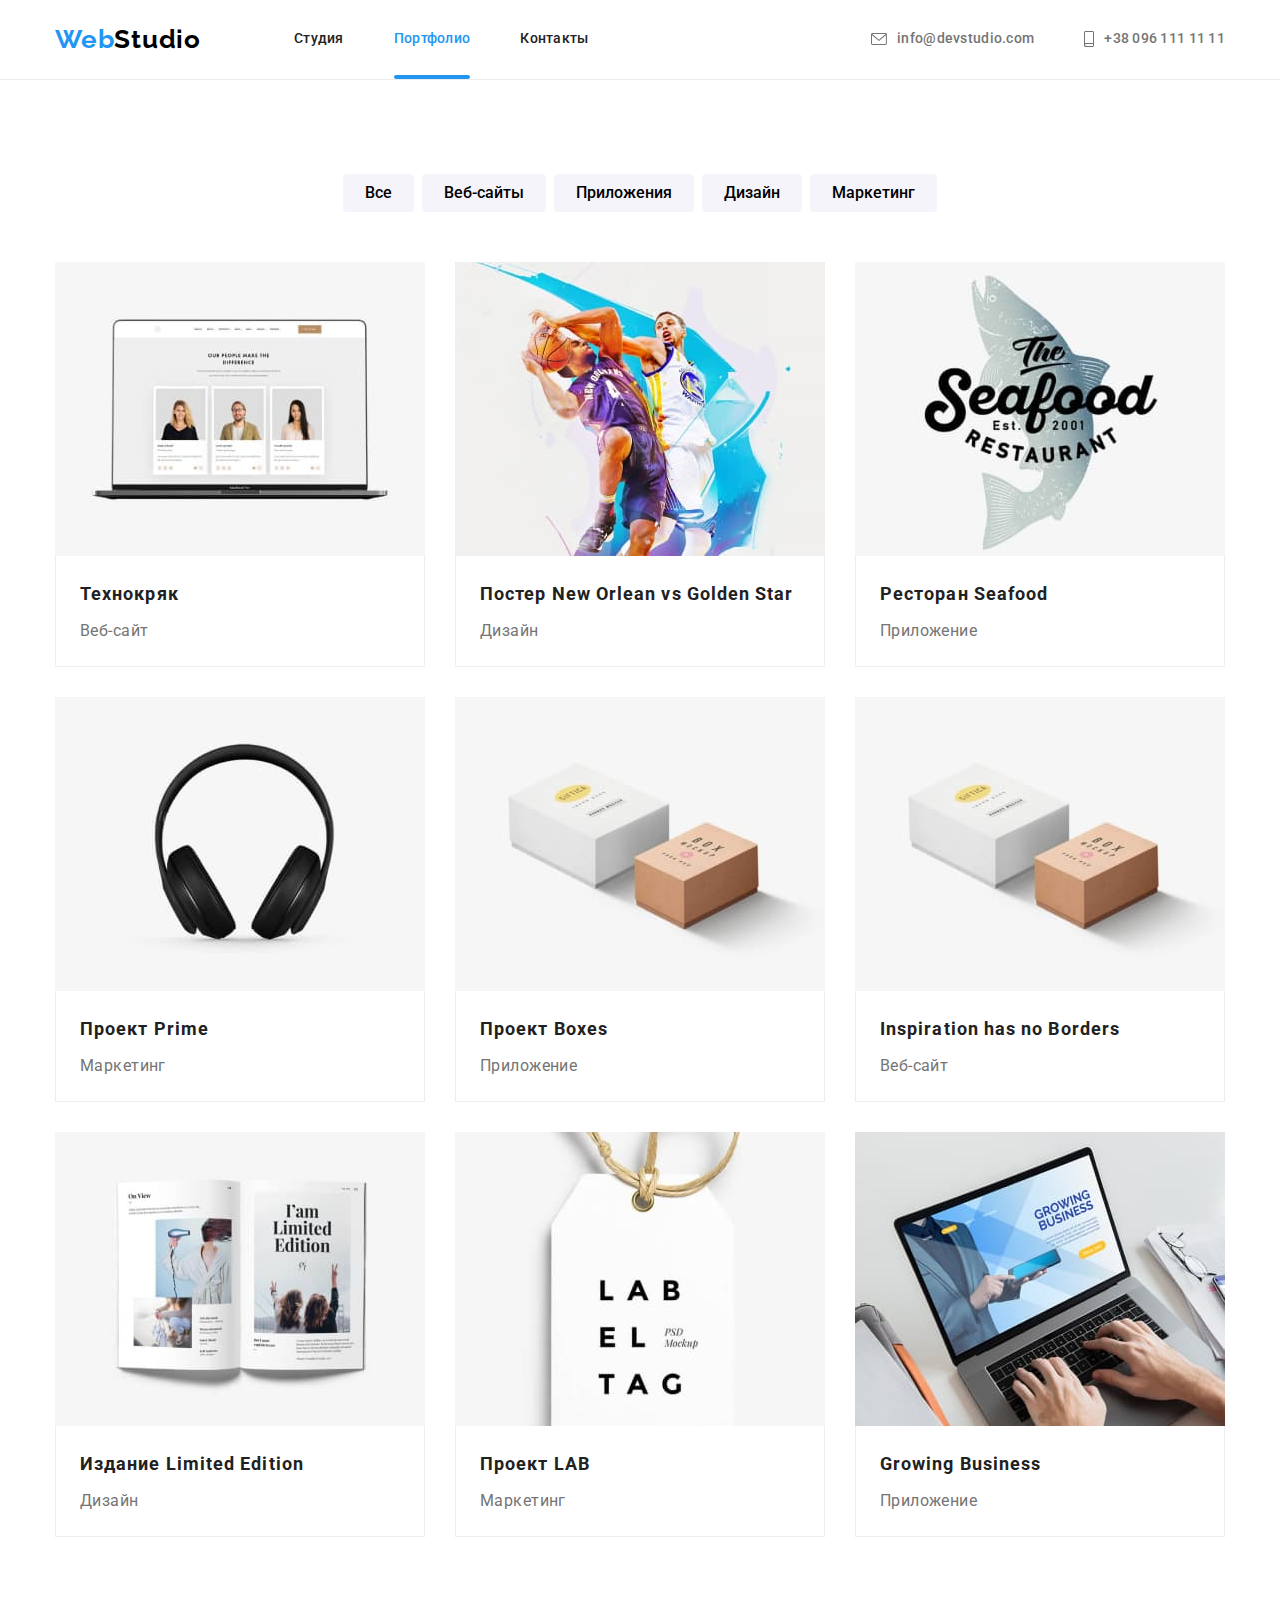
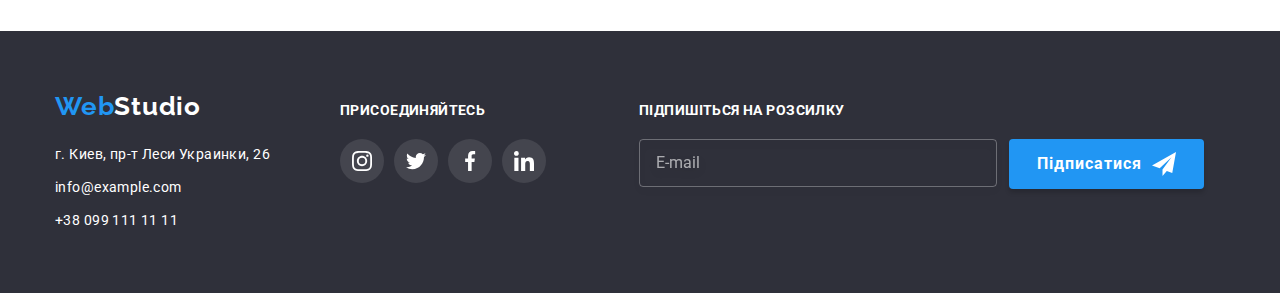
==== commit d46799e1: "sass" ====
--- a/portfolio.html
+++ b/portfolio.html
@@ -23,6 +23,7 @@
     />
 
     <!-- ? подключаем css -->
+    <link rel="stylesheet" href="./css/main.min.css" />
     <link rel="stylesheet" href="./css/style.css" />
   </head>
 
@@ -35,10 +36,10 @@
 
           <ul class="navigation__list list">
             <li class="navigation__item">
-              <a href="./index.html" class="navigation__link current">Студия</a>
+              <a href="./index.html" class="navigation__link">Студия</a>
             </li>
             <li class="navigation__item">
-              <a href="./portfolio.html" class="navigation__link">Портфолио</a>
+              <a href="./portfolio.html" class="navigation__link current">Портфолио</a>
             </li>
             <li class="navigation__item"><a href="" class="navigation__link">Контакты</a></li>
           </ul>
@@ -67,231 +68,231 @@
     <!-- // main -->
     <main>
       <!-- / Секция "наши проекты" -->
-      <section class="portfolio section">
-        <div class="container">
+      <section class="portfolio-section section">
+        <div class="portfolio container">
           <h1 class="hidden">Наши проекты</h1>
 
           <ul class="filter-list list">
-            <li class="btn-item">
-              <button type="button" class="filter-button ch">Все</button>
-            </li>
-            <li class="btn-item">
-              <button type="button" class="filter-button">Веб-сайты</button>
-            </li>
-            <li class="btn-item">
-              <button type="button" class="filter-button">Приложения</button>
-            </li>
-            <li class="btn-item">
-              <button type="button" class="filter-button">Дизайн</button>
-            </li>
-            <li class="btn-item">
-              <button type="button" class="filter-button">Маркетинг</button>
+            <li class="filter-list__item">
+              <button type="button" class="btn filter-button">Все</button>
+            </li>
+            <li class="filter-list__item">
+              <button type="button" class="btn filter-button">Веб-сайты</button>
+            </li>
+            <li class="filter-list__item">
+              <button type="button" class="btn filter-button">Приложения</button>
+            </li>
+            <li class="filter-list__item">
+              <button type="button" class="btn filter-button">Дизайн</button>
+            </li>
+            <li class="filter-list__item">
+              <button type="button" class="btn filter-button">Маркетинг</button>
             </li>
           </ul>
 
           <ul class="portfolio-list list grid">
-            <li class="portfolio-card grid-item">
-              <a href="" class="portfolio-link">
-                <div class="thumb">
+            <li class="portfolio-list__item grid-item">
+              <a href="" class="portfolio-list__link">
+                <div class="portfolio-list__thumb">
                   <img
                     src="./images/img-portfolio/tehnocrack.jpg"
                     alt="сотрудники компании Технокряк на мониторе ноутбука"
                     width="370"
                   />
-                  <div class="floated-description">
-                    <p class="floated-text">
-                      Ресурс предлагает комплексные предложения с разным уровнем функционала и
-                      сервисов. Все это позволит посетителю получить исчерпывающие сведения о
-                      компании или частном лице.
-                    </p>
-                  </div>
-                </div>
-                <div class="card-description">
-                  <h2 class="title">Технокряк</h2>
+                  <div class="portfolio-list__floated-description">
+                    <p class="portfolio-list__floated-text">
+                      Ресурс предлагает комплексные предложения с разным уровнем функционала и
+                      сервисов. Все это позволит посетителю получить исчерпывающие сведения о
+                      компании или частном лице.
+                    </p>
+                  </div>
+                </div>
+                <div class="portfolio-list__card-description">
+                  <h2 class="portfolio-list__title">Технокряк</h2>
                   <p>Веб-сайт</p>
                 </div>
               </a>
             </li>
 
-            <li class="portfolio-card grid-item">
-              <a href="" class="portfolio-link">
-                <div class="thumb">
+            <li class="portfolio-list__item grid-item">
+              <a href="" class="portfolio-list__link">
+                <div class="portfolio-list__thumb">
                   <img
                     src="./images/img-portfolio/poster.jpg"
                     alt="постер баскетбольного матча команд New Orlean vs Golden Star"
                     width="370"
                   />
-                  <div class="floated-description">
-                    <p class="floated-text">
-                      Ресурс предлагает комплексные предложения с разным уровнем функционала и
-                      сервисов. Все это позволит посетителю получить исчерпывающие сведения о
-                      компании или частном лице.
-                    </p>
-                  </div>
-                </div>
-                <div class="card-description">
-                  <h2 class="title">Постер <span lang="en">New Orlean vs Golden Star</span></h2>
+                  <div class="portfolio-list__floated-description">
+                    <p class="portfolio-list__floated-text">
+                      Ресурс предлагает комплексные предложения с разным уровнем функционала и
+                      сервисов. Все это позволит посетителю получить исчерпывающие сведения о
+                      компании или частном лице.
+                    </p>
+                  </div>
+                </div>
+                <div class="portfolio-list__card-description">
+                  <h2 class="portfolio-list__title">Постер <span lang="en">New Orlean vs Golden Star</span></h2>
                   <p>Дизайн</p>
                 </div>
               </a>
             </li>
 
-            <li class="portfolio-card grid-item">
-              <a href="" class="portfolio-link">
-                <div class="thumb">
+            <li class="portfolio-list__item grid-item">
+              <a href="" class="portfolio-list__link">
+                <div class="portfolio-list__thumb">
                   <img
                     src="./images/img-portfolio/restaurant.jpg"
                     alt="Логотип ресторана Seafood"
                     width="370"
                   />
-                  <div class="floated-description">
-                    <p class="floated-text">
-                      Ресурс предлагает комплексные предложения с разным уровнем функционала и
-                      сервисов. Все это позволит посетителю получить исчерпывающие сведения о
-                      компании или частном лице.
-                    </p>
-                  </div>
-                </div>
-                <div class="card-description">
-                  <h2 class="title">Ресторан <span lang="en">Seafood</span></h2>
+                  <div class="portfolio-list__floated-description">
+                    <p class="portfolio-list__floated-text">
+                      Ресурс предлагает комплексные предложения с разным уровнем функционала и
+                      сервисов. Все это позволит посетителю получить исчерпывающие сведения о
+                      компании или частном лице.
+                    </p>
+                  </div>
+                </div>
+                <div class="portfolio-list__card-description">
+                  <h2 class="portfolio-list__title">Ресторан <span lang="en">Seafood</span></h2>
                   <p>Приложение</p>
                 </div>
               </a>
             </li>
 
-            <li class="portfolio-card grid-item">
-              <a href="" class="portfolio-link">
-                <div class="thumb">
+            <li class="portfolio-list__item grid-item">
+              <a href="" class="portfolio-list__link">
+                <div class="portfolio-list__thumb">
                   <img
                     src="./images/img-portfolio/project-prime.jpg"
                     alt="Картинка - наушники"
                     width="370"
                   />
-                  <div class="floated-description">
-                    <p class="floated-text">
-                      Ресурс предлагает комплексные предложения с разным уровнем функционала и
-                      сервисов. Все это позволит посетителю получить исчерпывающие сведения о
-                      компании или частном лице.
-                    </p>
-                  </div>
-                </div>
-                <div class="card-description">
-                  <h2 class="title">Проект <span lang="en">Prime</span></h2>
+                  <div class="portfolio-list__floated-description">
+                    <p class="portfolio-list__floated-text">
+                      Ресурс предлагает комплексные предложения с разным уровнем функционала и
+                      сервисов. Все это позволит посетителю получить исчерпывающие сведения о
+                      компании или частном лице.
+                    </p>
+                  </div>
+                </div>
+                <div class="portfolio-list__card-description">
+                  <h2 class="portfolio-list__title">Проект <span lang="en">Prime</span></h2>
                   <p>Маркетинг</p>
                 </div>
               </a>
             </li>
 
-            <li class="portfolio-card grid-item">
-              <a href="" class="portfolio-link">
-                <div class="thumb">
+            <li class="portfolio-list__item grid-item">
+              <a href="" class="portfolio-list__link">
+                <div class="portfolio-list__thumb">
                   <img
                     src="./images/img-portfolio/project-boxes.jpg"
                     alt="картинка с коробками"
                     width="370"
                   />
-                  <div class="floated-description">
-                    <p class="floated-text">
-                      Ресурс предлагает комплексные предложения с разным уровнем функционала и
-                      сервисов. Все это позволит посетителю получить исчерпывающие сведения о
-                      компании или частном лице.
-                    </p>
-                  </div>
-                </div>
-                <div class="card-description">
-                  <h2 class="title">Проект Boxes</h2>
+                  <div class="portfolio-list__floated-description">
+                    <p class="portfolio-list__floated-text">
+                      Ресурс предлагает комплексные предложения с разным уровнем функционала и
+                      сервисов. Все это позволит посетителю получить исчерпывающие сведения о
+                      компании или частном лице.
+                    </p>
+                  </div>
+                </div>
+                <div class="portfolio-list__card-description">
+                  <h2 class="portfolio-list__title">Проект Boxes</h2>
                   <p>Приложение</p>
                 </div>
               </a>
             </li>
 
-            <li class="portfolio-card grid-item">
-              <a href="" class="portfolio-link">
-                <div class="thumb">
+            <li class="portfolio-list__item grid-item">
+              <a href="" class="portfolio-list__link">
+                <div class="portfolio-list__thumb">
                   <img
                     src="./images/img-portfolio/project-boxes.jpg"
                     alt="картинка с коробками"
                     width="370"
                   />
-                  <div class="floated-description">
-                    <p class="floated-text">
-                      Ресурс предлагает комплексные предложения с разным уровнем функционала и
-                      сервисов. Все это позволит посетителю получить исчерпывающие сведения о
-                      компании или частном лице.
-                    </p>
-                  </div>
-                </div>
-                <div class="card-description">
-                  <h2 class="title" lang="en">Inspiration has no Borders</h2>
+                  <div class="portfolio-list__floated-description">
+                    <p class="portfolio-list__floated-text">
+                      Ресурс предлагает комплексные предложения с разным уровнем функционала и
+                      сервисов. Все это позволит посетителю получить исчерпывающие сведения о
+                      компании или частном лице.
+                    </p>
+                  </div>
+                </div>
+                <div class="portfolio-list__card-description">
+                  <h2 class="portfolio-list__title" lang="en">Inspiration has no Borders</h2>
                   <p>Веб-сайт</p>
                 </div>
               </a>
             </li>
 
-            <li class="portfolio-card grid-item">
-              <a href="" class="portfolio-link">
-                <div class="thumb">
+            <li class="portfolio-list__item grid-item">
+              <a href="" class="portfolio-list__link">
+                <div class="portfolio-list__thumb">
                   <img
                     src="./images/img-portfolio/limited-edition.jpg"
                     alt="картинка развернутой книги"
                     width="370"
                   />
-                  <div class="floated-description">
-                    <p class="floated-text">
-                      Ресурс предлагает комплексные предложения с разным уровнем функционала и
-                      сервисов. Все это позволит посетителю получить исчерпывающие сведения о
-                      компании или частном лице.
-                    </p>
-                  </div>
-                </div>
-                <div class="card-description">
-                  <h2 class="title">Издание <span lang="en">Limited Edition</span></h2>
+                  <div class="portfolio-list__floated-description">
+                    <p class="portfolio-list__floated-text">
+                      Ресурс предлагает комплексные предложения с разным уровнем функционала и
+                      сервисов. Все это позволит посетителю получить исчерпывающие сведения о
+                      компании или частном лице.
+                    </p>
+                  </div>
+                </div>
+                <div class="portfolio-list__card-description">
+                  <h2 class="portfolio-list__title">Издание <span lang="en">Limited Edition</span></h2>
                   <p>Дизайн</p>
                 </div>
               </a>
             </li>
 
-            <li class="portfolio-card grid-item">
-              <a href="" class="portfolio-link">
-                <div class="thumb">
+            <li class="portfolio-list__item grid-item">
+              <a href="" class="portfolio-list__link">
+                <div class="portfolio-list__thumb">
                   <img
                     src="./images/img-portfolio/project-lab.jpg"
                     alt="бирка компании Lab"
                     width="370"
                   />
-                  <div class="floated-description">
-                    <p class="floated-text">
-                      Ресурс предлагает комплексные предложения с разным уровнем функционала и
-                      сервисов. Все это позволит посетителю получить исчерпывающие сведения о
-                      компании или частном лице.
-                    </p>
-                  </div>
-                </div>
-                <div class="card-description">
-                  <h2 class="title">Проект <span lang="en">LAB</span></h2>
+                  <div class="portfolio-list__floated-description">
+                    <p class="portfolio-list__floated-text">
+                      Ресурс предлагает комплексные предложения с разным уровнем функционала и
+                      сервисов. Все это позволит посетителю получить исчерпывающие сведения о
+                      компании или частном лице.
+                    </p>
+                  </div>
+                </div>
+                <div class="portfolio-list__card-description">
+                  <h2 class="portfolio-list__title">Проект <span lang="en">LAB</span></h2>
                   <p>Маркетинг</p>
                 </div>
               </a>
             </li>
 
-            <li class="portfolio-card grid-item">
-              <a href="" class="portfolio-link">
-                <div class="thumb">
+            <li class="portfolio-list__item grid-item">
+              <a href="" class="portfolio-list__link">
+                <div class="portfolio-list__thumb">
                   <img
                     src="./images/img-portfolio/growing-business.jpg"
                     alt="на картинке ноутбук с открытым сайтом"
                     width="370"
                   />
-                  <div class="floated-description">
-                    <p class="floated-text">
-                      Ресурс предлагает комплексные предложения с разным уровнем функционала и
-                      сервисов. Все это позволит посетителю получить исчерпывающие сведения о
-                      компании или частном лице.
-                    </p>
-                  </div>
-                </div>
-                <div class="card-description">
-                  <h2 class="title" lang="en">Growing Business</h2>
+                  <div class="portfolio-list__floated-description">
+                    <p class="portfolio-list__floated-text">
+                      Ресурс предлагает комплексные предложения с разным уровнем функционала и
+                      сервисов. Все это позволит посетителю получить исчерпывающие сведения о
+                      компании или частном лице.
+                    </p>
+                  </div>
+                </div>
+                <div class="portfolio-list__card-description">
+                  <h2 class="portfolio-list__title" lang="en">Growing Business</h2>
                   <p>Приложение</p>
                 </div>
               </a>
--- a/css/main.min.css
+++ b/css/main.min.css
@@ -0,0 +1 @@
+:root{--text-footer-primary: #ffffff;--text-footer-secondary: rgba(255, 255, 255, 0.6);--text-main-primary: #212121;--text-main-secondary: #757575;--text-accent-primary: #2196f3;--text-accent-secondary: #fff;--text-footer-logo: #ffffff;--text-header-logo: #000000;--background-main: #fff;--background-footer: #2f303a;--background-hero: #c4c4c4;--background-team: #f5f4fa;--background-hero-button: #2196f3;--background-hover-hero-button: #188ce8;--main-hover-color: #2196f3;--background-member-card: #fff;--border-color: #ececec;--svg-color: #afb1b8;--portfolio-button-background: #f5f4fa;--portfolio-list__item-border: #eeeeee;--portfolio-list__item-background: #fff;--indent: 30px;--quantity-items: 3}.current::after{content:"";display:block;width:100%;height:4px;border-radius:2px;background-color:var(--text-accent-primary);position:absolute;-webkit-transform:translateY(28px);transform:translateY(28px)}.body{font-family:"Roboto",sans-serif;font-size:14px;line-height:1.71;letter-spacing:.03em;color:var(--text-main-secondary);font-family:"Roboto","Segoe UI",Tahoma,Geneva,Verdana,sans-serif;background-color:var(--background-main)}.list{list-style:none;margin:0;padding:0}h1,h2,h3,h4,h5,h6,p{margin:0}img{display:block;max-width:100%}a{text-decoration:none;color:inherit}.hidden{position:absolute;white-space:nowrap;width:1px;height:1px;overflow:hidden;border:0;padding:0;clip:rect(0 0 0 0);-webkit-clip-path:inset(50%);clip-path:inset(50%);margin:-1px}.logo{font-family:"Raleway",sans-serif;font-weight:700;font-size:26px;line-height:1.19;letter-spacing:.03em;color:var(--text-accent-primary)}.logo__dark{color:var(--text-header-logo)}.logo__light{color:var(--text-footer-logo)}.main-contacts{display:-webkit-box;display:-ms-flexbox;display:flex;-webkit-box-align:center;-ms-flex-align:center;align-items:center}.main-contacts__item{display:-webkit-box;display:-ms-flexbox;display:flex}.main-contacts__link{display:-webkit-box;display:-ms-flexbox;display:flex;-webkit-box-align:center;-ms-flex-align:center;align-items:center;color:var(--text-main-secondary);-webkit-transition:color 250ms cubic-bezier(0.4, 0, 0.2, 1);transition:color 250ms cubic-bezier(0.4, 0, 0.2, 1)}.main-contacts__icon{margin-right:10px}.main-contacts__link:hover,.main-contacts__link:focus{color:var(--main-hover-color)}.main-contacts__link:hover .icon__phone,.main-contacts__link:hover .icon__envelope{fill:var(--main-hover-color)}.main-contacts__link:focus .icon__phone,.main-contacts__link:focus .icon__envelope{fill:var(--main-hover-color)}.icon__phone,.icon__envelope{fill:var(--text-main-secondary);-webkit-transition:fill 250ms cubic-bezier(0.4, 0, 0.2, 1);transition:fill 250ms cubic-bezier(0.4, 0, 0.2, 1)}.header{padding-top:24px;padding-bottom:24px;font-weight:500;font-size:14px;line-height:1.14;letter-spacing:.02em;border-bottom:1px solid var(--border-color)}.navigation__link{color:var(--text-main-primary);-webkit-transition:color 250ms cubic-bezier(0.4, 0, 0.2, 1);transition:color 250ms cubic-bezier(0.4, 0, 0.2, 1)}.navigation__list{display:-webkit-box;display:-ms-flexbox;display:flex;margin-left:93px}.navigation__item{position:relative}.navigation__item:not(:last-child){margin-right:50px}.header__main-contacts{margin-left:auto;gap:50px}.header__container,.header__navigation{display:-webkit-box;display:-ms-flexbox;display:flex;-webkit-box-align:center;-ms-flex-align:center;align-items:center}.navigation__link:focus,.navigation__link:hover{color:var(--main-hover-color)}/*# sourceMappingURL=main.min.css.map */--- a/css/style.css
+++ b/css/style.css
@@ -1,40 +1,5 @@
-/* /все основные цвета в проекте */
-:root {
-  --text-footer-primary: #ffffff;
-  --text-footer-secondary: rgba(255, 255, 255, 0.6);
-
-  --text-main-primary: #212121;
-  --text-main-secondary: #757575;
-
-  --text-accent-primary: #2196f3;
-  --text-accent-secondary: #fff;
-
-  --text-footer-logo: #ffffff;
-  --text-header-logo: #000000;
-
-  --background-main: #fff;
-  --background-footer: #2f303a;
-  --background-hero: #c4c4c4;
-  --background-team: #f5f4fa;
-  --background-hero-button: #2196f3;
-  --background-hover-hero-button: #188ce8;
-  --main-hover-color: #2196f3;
-  --background-member-card: #fff;
-
-  --border-color: #ececec;
-
-  --svg-color: #afb1b8;
-
-  /* / цвета для страницы портфолио */
-  --portfolio-button-background: #f5f4fa;
-  --portfolio-card-border: #eeeeee;
-  --portfolio-card-background: #fff;
-
-  /* /переменные для создания сетки */
-  --indent: 30px;
-  --quantity-items: 3;
-}
-.body {
+
+/* .body {
   font-family: 'Roboto', sans-serif;
   font-size: 14px;
   line-height: 1.71;
@@ -42,10 +7,10 @@
   color: var(--text-main-secondary);
   font-family: 'Roboto', 'Segoe UI', Tahoma, Geneva, Verdana, sans-serif;
   background-color: var(--background-main);
-}
+} */
 
 /* /скрывает заголовки секций */
-.hidden {
+/* .hidden {
   position: absolute;
   white-space: nowrap;
   width: 1px;
@@ -56,10 +21,10 @@
   clip: rect(0 0 0 0);
   clip-path: inset(50%);
   margin: -1px;
-}
+} */
 
 /* /сбрасываем стиль списка */
-.list {
+/* .list {
   list-style: none;
   margin: 0;
   padding: 0;
@@ -83,10 +48,10 @@
 a {
   text-decoration: none;
   color: inherit;
-}
+} */
 
 /* //Стили к хедеру */
-.header {
+/* .header {
   padding-top: 24px;
   padding-bottom: 24px;
 
@@ -95,10 +60,10 @@
   line-height: 1.14;
   letter-spacing: 0.02em;
   border-bottom: 1px solid var(--border-color);
-}
+} */
 
 /* /logo */
-.logo {
+/* .logo {
   font-family: 'Raleway', sans-serif;
   font-weight: 700;
   font-size: 26px;
@@ -113,10 +78,10 @@
 
 .logo__light {
   color: var(--text-footer-logo);
-}
+} */
 
 /* /navigation */
-.navigation__link {
+/* .navigation__link {
   color: var(--text-main-primary);
   transition: color 250ms cubic-bezier(0.4, 0, 0.2, 1);
 }
@@ -132,10 +97,10 @@
 
 .navigation__item:not(:last-child) {
   margin-right: 50px;
-}
+} */
 
 /*  /Main-contacts*/
-.header__main-contacts {
+/* .header__main-contacts {
   margin-left: auto;
   gap: 50px;
 }
@@ -172,7 +137,7 @@
 }
 
 /* /Общие класы по хедеру */
-.header__container,
+/* .header__container,
 .header__navigation,
 .main-contacts {
   display: flex;
@@ -189,9 +154,9 @@
 .main-contacts__link:focus,
 .secondary-contacts__link:focus {
   color: var(--main-hover-color);
-}
-
-.current::after {
+}  */
+
+/* .current::after {
   content: '';
   display: block;
   width: 100%;
@@ -200,7 +165,7 @@
   background-color: var(--text-accent-primary);
   position: absolute;
   transform: translateY(28px);
-}
+} */
 
 /* //стили к мейн */
 /* /описание секции герой */
@@ -504,11 +469,8 @@
   line-height: 1.62;
   text-align: center;
   background-color: var(--portfolio-button-background);
-  cursor: pointer;
-  border: none;
-  font-family: inherit;
-  border-radius: 4px;
-
+   font-family: inherit;
+  
   transition: background-color 250ms cubic-bezier(0.4, 0, 0.2, 1),
     color 250ms cubic-bezier(0.4, 0, 0.2, 1), box-shadow 250ms cubic-bezier(0.4, 0, 0.2, 1);
 }
@@ -521,18 +483,18 @@
     0px 2px 2px rgba(0, 0, 0, 0.12);
 }
 
-.portfolio .filter-list {
+.filter-list {
   margin-bottom: 50px;
 
   display: flex;
   justify-content: center;
 }
 
-.portfolio .btn-item:not(:first-child) {
+.filter-list__item:not(:first-child) {
   margin-left: 8px;
 }
 
-.portfolio-card .card-description {
+.portfolio-list__card-description {
   padding: 20px 24px;
 }
 
@@ -541,7 +503,7 @@
   font-size: 16px;
   line-height: 1.88;
 }
-.portfolio-card .title {
+.portfolio-list__title {
   margin-bottom: 4px;
 
   font-size: 18px;
@@ -550,28 +512,28 @@
   color: var(--text-main-primary);
 }
 
-.portfolio-list .card-description {
+.portfolio-list__card-description {
   padding-top: 20px;
   padding-bottom: 20px;
   border: 1px solid #eeeeee;
   border-top: none;
 }
-.portfolio-link {
+.portfolio-list__link {
   display: block;
   transition: box-shadow 250ms cubic-bezier(0.4, 0, 0.2, 1);
 }
 
-.portfolio-link:hover {
+.portfolio-list__link:hover {
   box-shadow: 0px 1px 1px rgba(0, 0, 0, 0.12), 0px 4px 4px rgba(0, 0, 0, 0.06),
     1px 4px 6px rgba(0, 0, 0, 0.16);
 }
 
-.portfolio-link .thumb {
+.portfolio-list__thumb {
   position: relative;
   overflow: hidden;
 }
 
-.floated-description {
+.portfolio-list__floated-description {
   position: absolute;
   width: 100%;
   height: 100%;
@@ -582,12 +544,12 @@
   transition: transform 250ms cubic-bezier(0.4, 0, 0.2, 1);
 }
 
-.portfolio-link:hover .floated-description,
-.portfolio-link:focus .floated-description {
+.portfolio-list__link:hover .portfolio-list__floated-description,
+.portfolio-list__link:focus .portfolio-list__floated-description {
   transform: translateY(0%);
 }
 
-.floated-text {
+.portfolio-list__floated-text {
   font-size: 18px;
   line-height: 1.56;
   color: var(--text-accent-secondary);
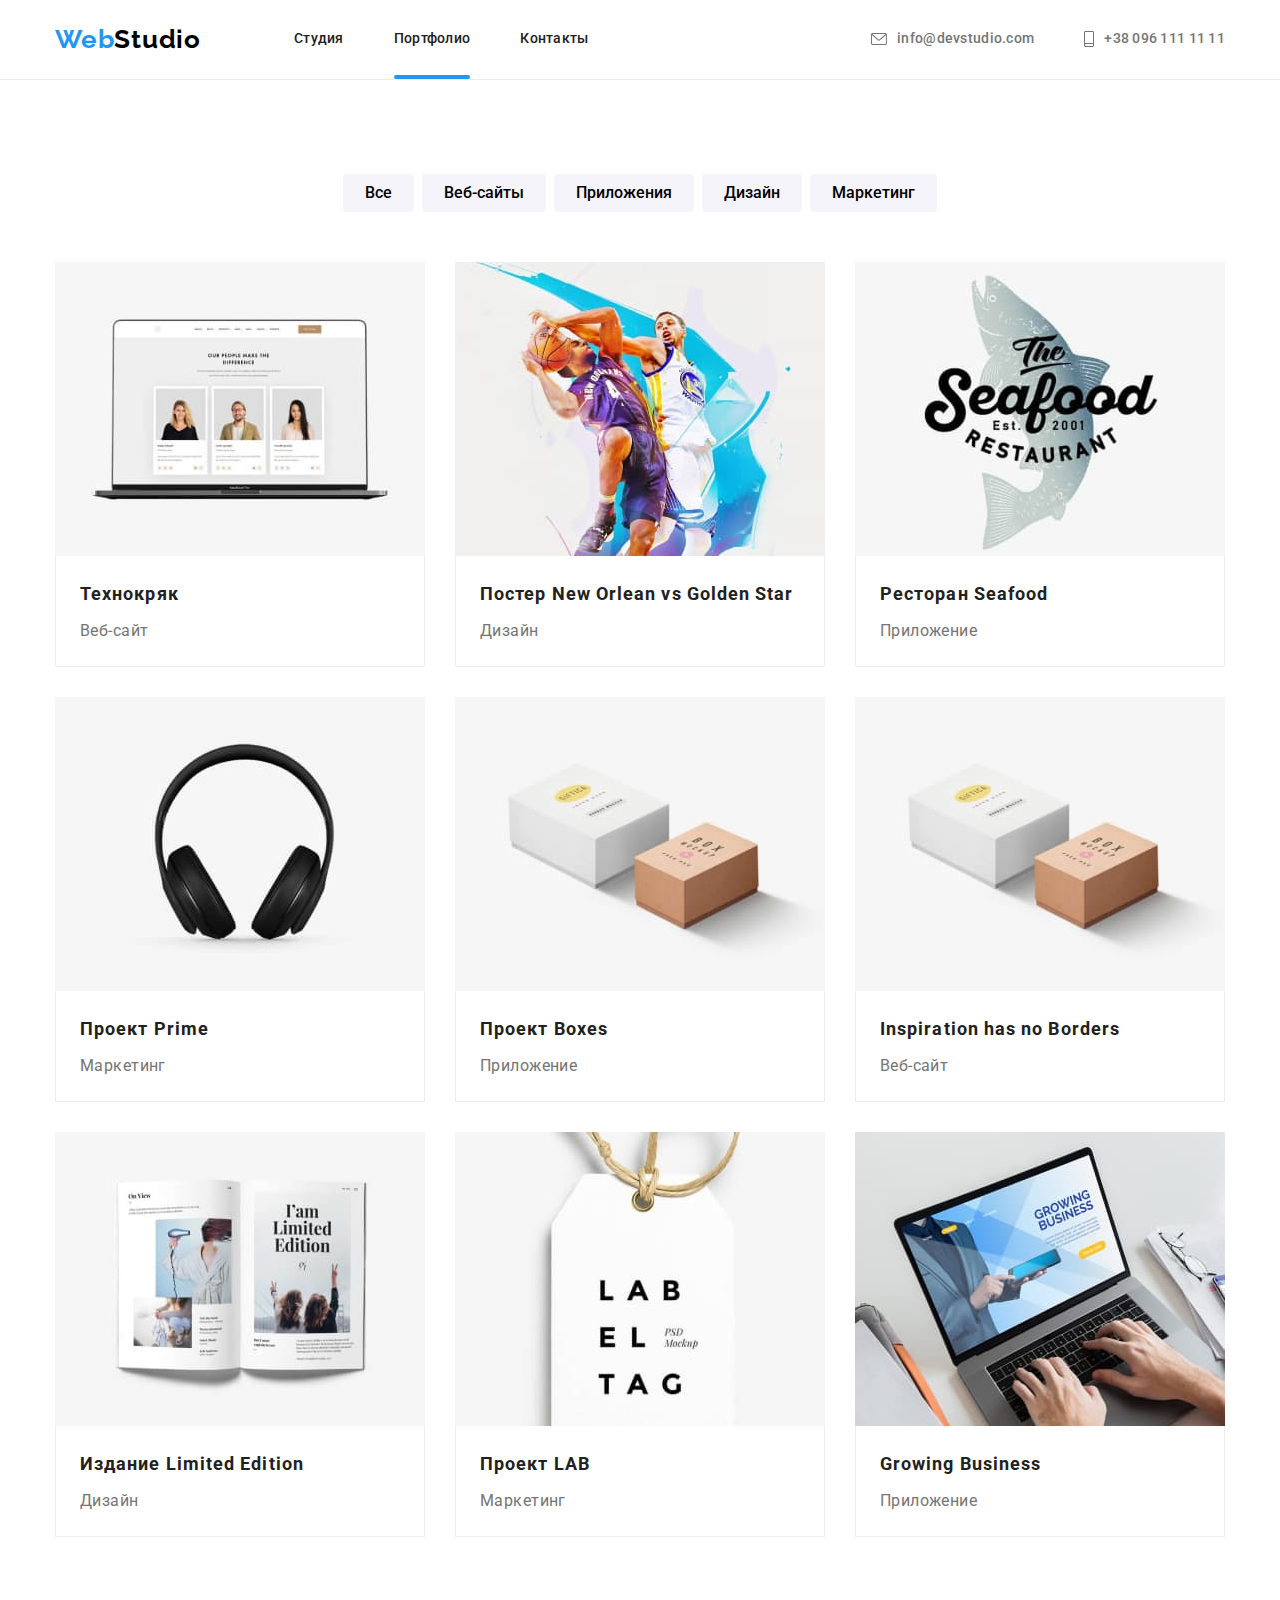
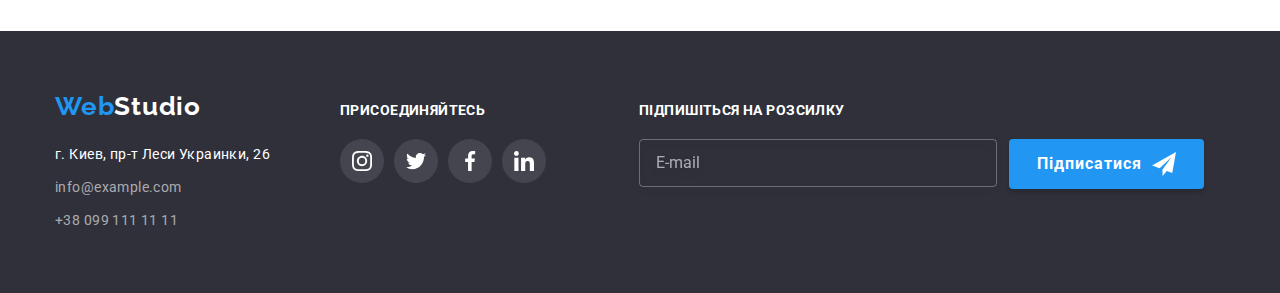
==== commit 16289fba: "на проверку" ====
--- a/portfolio.html
+++ b/portfolio.html
@@ -131,7 +131,9 @@
                   </div>
                 </div>
                 <div class="portfolio-list__card-description">
-                  <h2 class="portfolio-list__title">Постер <span lang="en">New Orlean vs Golden Star</span></h2>
+                  <h2 class="portfolio-list__title">
+                    Постер <span lang="en">New Orlean vs Golden Star</span>
+                  </h2>
                   <p>Дизайн</p>
                 </div>
               </a>
@@ -246,7 +248,9 @@
                   </div>
                 </div>
                 <div class="portfolio-list__card-description">
-                  <h2 class="portfolio-list__title">Издание <span lang="en">Limited Edition</span></h2>
+                  <h2 class="portfolio-list__title">
+                    Издание <span lang="en">Limited Edition</span>
+                  </h2>
                   <p>Дизайн</p>
                 </div>
               </a>
@@ -304,7 +308,7 @@
 
     <!-- // Footer -->
     <footer class="footer">
-      <div class="container">
+      <div class="footer-thumb container">
         <!-- /Секция контактов -->
         <div class="section-contacts">
           <a href="./index.html" class="logo">Web<span class="logo__light">Studio</span></a>
--- a/css/main.min.css
+++ b/css/main.min.css
@@ -1 +1 @@
-:root{--text-footer-primary: #ffffff;--text-footer-secondary: rgba(255, 255, 255, 0.6);--text-main-primary: #212121;--text-main-secondary: #757575;--text-accent-primary: #2196f3;--text-accent-secondary: #fff;--text-footer-logo: #ffffff;--text-header-logo: #000000;--background-main: #fff;--background-footer: #2f303a;--background-hero: #c4c4c4;--background-team: #f5f4fa;--background-hero-button: #2196f3;--background-hover-hero-button: #188ce8;--main-hover-color: #2196f3;--background-member-card: #fff;--border-color: #ececec;--svg-color: #afb1b8;--portfolio-button-background: #f5f4fa;--portfolio-list__item-border: #eeeeee;--portfolio-list__item-background: #fff;--indent: 30px;--quantity-items: 3}.current::after{content:"";display:block;width:100%;height:4px;border-radius:2px;background-color:var(--text-accent-primary);position:absolute;-webkit-transform:translateY(28px);transform:translateY(28px)}.body{font-family:"Roboto",sans-serif;font-size:14px;line-height:1.71;letter-spacing:.03em;color:var(--text-main-secondary);font-family:"Roboto","Segoe UI",Tahoma,Geneva,Verdana,sans-serif;background-color:var(--background-main)}.list{list-style:none;margin:0;padding:0}h1,h2,h3,h4,h5,h6,p{margin:0}img{display:block;max-width:100%}a{text-decoration:none;color:inherit}.hidden{position:absolute;white-space:nowrap;width:1px;height:1px;overflow:hidden;border:0;padding:0;clip:rect(0 0 0 0);-webkit-clip-path:inset(50%);clip-path:inset(50%);margin:-1px}.logo{font-family:"Raleway",sans-serif;font-weight:700;font-size:26px;line-height:1.19;letter-spacing:.03em;color:var(--text-accent-primary)}.logo__dark{color:var(--text-header-logo)}.logo__light{color:var(--text-footer-logo)}.main-contacts{display:-webkit-box;display:-ms-flexbox;display:flex;-webkit-box-align:center;-ms-flex-align:center;align-items:center}.main-contacts__item{display:-webkit-box;display:-ms-flexbox;display:flex}.main-contacts__link{display:-webkit-box;display:-ms-flexbox;display:flex;-webkit-box-align:center;-ms-flex-align:center;align-items:center;color:var(--text-main-secondary);-webkit-transition:color 250ms cubic-bezier(0.4, 0, 0.2, 1);transition:color 250ms cubic-bezier(0.4, 0, 0.2, 1)}.main-contacts__icon{margin-right:10px}.main-contacts__link:hover,.main-contacts__link:focus{color:var(--main-hover-color)}.main-contacts__link:hover .icon__phone,.main-contacts__link:hover .icon__envelope{fill:var(--main-hover-color)}.main-contacts__link:focus .icon__phone,.main-contacts__link:focus .icon__envelope{fill:var(--main-hover-color)}.icon__phone,.icon__envelope{fill:var(--text-main-secondary);-webkit-transition:fill 250ms cubic-bezier(0.4, 0, 0.2, 1);transition:fill 250ms cubic-bezier(0.4, 0, 0.2, 1)}.header{padding-top:24px;padding-bottom:24px;font-weight:500;font-size:14px;line-height:1.14;letter-spacing:.02em;border-bottom:1px solid var(--border-color)}.navigation__link{color:var(--text-main-primary);-webkit-transition:color 250ms cubic-bezier(0.4, 0, 0.2, 1);transition:color 250ms cubic-bezier(0.4, 0, 0.2, 1)}.navigation__list{display:-webkit-box;display:-ms-flexbox;display:flex;margin-left:93px}.navigation__item{position:relative}.navigation__item:not(:last-child){margin-right:50px}.header__main-contacts{margin-left:auto;gap:50px}.header__container,.header__navigation{display:-webkit-box;display:-ms-flexbox;display:flex;-webkit-box-align:center;-ms-flex-align:center;align-items:center}.navigation__link:focus,.navigation__link:hover{color:var(--main-hover-color)}/*# sourceMappingURL=main.min.css.map */+:root{--text-footer-primary: #ffffff;--text-footer-secondary: rgba(255, 255, 255, 0.6);--text-main-primary: #212121;--text-main-secondary: #757575;--text-accent-primary: #2196f3;--text-accent-secondary: #fff;--text-footer-logo: #ffffff;--text-header-logo: #000000;--background-main: #fff;--background-footer: #2f303a;--background-hero: #c4c4c4;--background-team: #f5f4fa;--background-hero-button: #2196f3;--background-hover-hero-button: #188ce8;--main-hover-color: #2196f3;--background-member-card: #fff;--border-color: #ececec;--svg-color: #afb1b8;--portfolio-button-background: #f5f4fa;--portfolio-list__item-border: #eeeeee;--portfolio-list__item-background: #fff;--indent: 30px;--quantity-items: 3}.current{color:var(--text-accent-primary)}.current::after{content:"";display:block;width:100%;height:4px;border-radius:2px;background-color:var(--text-accent-primary);position:absolute;-webkit-transform:translateY(28px);transform:translateY(28px)}.list{list-style:none;margin:0;padding:0}h1,h2,h3,h4,h5,h6,p{margin:0}img{display:block;max-width:100%}a{text-decoration:none;color:inherit}.grid{display:-webkit-box;display:-ms-flexbox;display:flex;-ms-flex-wrap:wrap;flex-wrap:wrap;gap:var(--indent)}.grid-item{-ms-flex-preferred-size:calc((100% - var(--indent)*(var(--quantity-items) - 1))/var(--quantity-items));flex-basis:calc((100% - var(--indent)*(var(--quantity-items) - 1))/var(--quantity-items))}.section{padding:94px 0}.container{width:1200px;padding:0 15px;margin:0 auto}.hidden{position:absolute;white-space:nowrap;width:1px;height:1px;overflow:hidden;border:0;padding:0;clip:rect(0 0 0 0);-webkit-clip-path:inset(50%);clip-path:inset(50%);margin:-1px}.logo{font-family:"Raleway",sans-serif;font-weight:700;font-size:26px;line-height:1.19;letter-spacing:.03em;color:var(--text-accent-primary)}.logo__dark{color:var(--text-header-logo)}.logo__light{color:var(--text-footer-logo)}.main-contacts{display:-webkit-box;display:-ms-flexbox;display:flex;-webkit-box-align:center;-ms-flex-align:center;align-items:center}.main-contacts__item{display:-webkit-box;display:-ms-flexbox;display:flex}.main-contacts__link{display:-webkit-box;display:-ms-flexbox;display:flex;-webkit-box-align:center;-ms-flex-align:center;align-items:center;color:var(--text-main-secondary);-webkit-transition:color 250ms cubic-bezier(0.4, 0, 0.2, 1);transition:color 250ms cubic-bezier(0.4, 0, 0.2, 1)}.main-contacts__icon{margin-right:10px}.main-contacts__link:hover,.main-contacts__link:focus{color:var(--main-hover-color)}.main-contacts__link:hover .icon__phone,.main-contacts__link:hover .icon__envelope{fill:var(--main-hover-color)}.main-contacts__link:focus .icon__phone,.main-contacts__link:focus .icon__envelope{fill:var(--main-hover-color)}.icon__phone,.icon__envelope{fill:var(--text-main-secondary);-webkit-transition:fill 250ms cubic-bezier(0.4, 0, 0.2, 1);transition:fill 250ms cubic-bezier(0.4, 0, 0.2, 1)}.hero-section{padding:200px 0;background-color:var(--background-hero);text-align:center;background-image:-webkit-gradient(linear, left top, left bottom, from(rgba(47, 48, 58, 0.4)), to(rgba(47, 48, 58, 0.4))),url(../images/img-index/hero.jpg);background-image:linear-gradient(180deg, rgba(47, 48, 58, 0.4) 0%, rgba(47, 48, 58, 0.4) 100%),url(../images/img-index/hero.jpg);background-repeat:no-repeat;max-width:1600px;margin-left:auto;margin-right:auto}.hero__title{margin:0 auto;width:696px;color:var(--text-accent-secondary);font-weight:900;font-size:44px;line-height:1.36;text-align:center;letter-spacing:.06em;text-transform:uppercase}.hero__btn{margin-top:30px;padding:10px 32px;color:var(--text-accent-secondary);background-color:var(--background-hero-button);font-weight:700;font-size:16px;line-height:1.88;letter-spacing:.06em;font-family:inherit;-webkit-transition:background-color 250ms cubic-bezier(0.4, 0, 0.2, 1),color 250ms cubic-bezier(0.4, 0, 0.2, 1);transition:background-color 250ms cubic-bezier(0.4, 0, 0.2, 1),color 250ms cubic-bezier(0.4, 0, 0.2, 1)}.hero__btn:focus,.hero__btn:hover{color:var(--text-accent-secondary);background-color:var(--background-hover-hero-button)}.features-list{--quantity-items: 4}.features-list__title{font-size:inherit;line-height:1.14;text-transform:uppercase;color:var(--text-main-primary);margin-bottom:10px}.features-list__item{width:270px}.features-list__icon-thumb{padding:25px 100px;margin-bottom:30px;background-color:#f5f4fa;border-radius:4px}.features-list__icon{width:70px;height:70px;display:block}.description__title{margin-bottom:50px;font-size:36px;line-height:1.17;text-align:center;color:var(--text-main-primary)}.our-description{padding-bottom:94px}.description-list__item{position:relative}.description-list__title{position:absolute;width:100%;height:70px;display:-webkit-box;display:-ms-flexbox;display:flex;-webkit-box-align:center;-ms-flex-align:center;align-items:center;-webkit-box-pack:center;-ms-flex-pack:center;justify-content:center;text-transform:uppercase;color:var(--text-accent-secondary);bottom:0;background:rgba(47,48,58,.8);font-size:14px;line-height:1.14}.team{background-color:var(--background-team)}.team__title{margin-bottom:50px;font-size:36px;line-height:1.17;text-align:center;color:var(--text-main-primary)}.team-list{--quantity-items: 4}.team-list__member{background-color:var(--background-member-card);-webkit-box-shadow:0px 1px 3px rgba(0,0,0,.12),0px 1px 1px rgba(0,0,0,.14),0px 2px 1px rgba(0,0,0,.2);box-shadow:0px 1px 3px rgba(0,0,0,.12),0px 1px 1px rgba(0,0,0,.14),0px 2px 1px rgba(0,0,0,.2)}.team-list__name{color:var(--text-main-primary);font-weight:500;font-size:16px;line-height:1.19}.team-list__specialization{margin-top:10px;margin-bottom:16px;font-size:16px;line-height:1.19}.team-list__person{padding-top:30px;padding-bottom:30px;text-align:center}.customer__title{margin-bottom:50px;font-size:36px;line-height:1.17;text-align:center;color:var(--text-main-primary)}.customer-list{display:-webkit-box;display:-ms-flexbox;display:flex;gap:30px}.customer-list__icon{display:block;width:106px;height:60px;fill:var(--svg-color);-webkit-transition:fill 250ms cubic-bezier(0.4, 0, 0.2, 1);transition:fill 250ms cubic-bezier(0.4, 0, 0.2, 1)}.customer-list__link{width:170px;height:92px;border:1px solid var(--svg-color);border-radius:4px;display:-webkit-box;display:-ms-flexbox;display:flex;-webkit-box-align:center;-ms-flex-align:center;align-items:center;-webkit-box-pack:center;-ms-flex-pack:center;justify-content:center;-webkit-transition:border 250ms cubic-bezier(0.4, 0, 0.2, 1);transition:border 250ms cubic-bezier(0.4, 0, 0.2, 1)}.customer-list__link:hover,.customer-list__link:focus{border:1px solid var(--main-hover-color)}.customer-list__link:hover .customer-list__icon,.customer-list__link:focus .customer-list__icon{fill:var(--main-hover-color)}.secondary-contacts{margin-top:9px}.secondary-contacts__link{color:var(--text-footer-secondary)}.secondary-contacts__link:hover,.secondary-contacts__link:focus{color:var(--main-hover-color)}.secondary-contacts__item:last-child{margin-top:9px}.section-join{margin-left:70px}.section-join__title{margin-bottom:20px;color:var(--text-accent-secondary);font-size:14px;line-height:1.14;text-transform:uppercase}.subscribe{display:-webkit-box;display:-ms-flexbox;display:flex;-webkit-box-orient:vertical;-webkit-box-direction:normal;-ms-flex-direction:column;flex-direction:column;margin-left:93px}.subscribe__title{text-transform:uppercase;color:var(--text-footer-primary);line-height:1.14;margin-bottom:20px}.subscribe__field{display:-webkit-box;display:-ms-flexbox;display:flex;gap:12px}.subscribe__input{width:358px;background-color:rgba(0,0,0,0);padding:15px 16px;color:var(--text-footer-secondary);border:1px solid rgba(255,255,255,.3);-webkit-filter:drop-shadow(0px 4px 4px rgba(0, 0, 0, 0.15));filter:drop-shadow(0px 4px 4px rgba(0, 0, 0, 0.15));border-radius:4px}.subscribe__input::-webkit-input-placeholder{font-size:16px;line-height:1.25;color:var(--text-footer-secondary)}.subscribe__input::-moz-placeholder{font-size:16px;line-height:1.25;color:var(--text-footer-secondary)}.subscribe__input:-ms-input-placeholder{font-size:16px;line-height:1.25;color:var(--text-footer-secondary)}.subscribe__input::-ms-input-placeholder{font-size:16px;line-height:1.25;color:var(--text-footer-secondary)}.subscribe__input::placeholder{font-size:16px;line-height:1.25;color:var(--text-footer-secondary)}.subscribe__btn{gap:10px;padding:10px 28px;-webkit-box-align:center;-ms-flex-align:center;align-items:center;font-weight:700;font-size:16px;line-height:1.88;letter-spacing:.06em;color:var(--text-footer-primary);background-color:var(--background-hero-button);-webkit-box-shadow:0px 4px 4px rgba(0,0,0,.15);box-shadow:0px 4px 4px rgba(0,0,0,.15)}.filter-button{padding:6px 22px;font-weight:500;font-size:16px;line-height:1.62;text-align:center;background-color:var(--portfolio-button-background);font-family:inherit;-webkit-transition:background-color 250ms cubic-bezier(0.4, 0, 0.2, 1),color 250ms cubic-bezier(0.4, 0, 0.2, 1),-webkit-box-shadow 250ms cubic-bezier(0.4, 0, 0.2, 1);transition:background-color 250ms cubic-bezier(0.4, 0, 0.2, 1),color 250ms cubic-bezier(0.4, 0, 0.2, 1),-webkit-box-shadow 250ms cubic-bezier(0.4, 0, 0.2, 1);transition:background-color 250ms cubic-bezier(0.4, 0, 0.2, 1),color 250ms cubic-bezier(0.4, 0, 0.2, 1),box-shadow 250ms cubic-bezier(0.4, 0, 0.2, 1);transition:background-color 250ms cubic-bezier(0.4, 0, 0.2, 1),color 250ms cubic-bezier(0.4, 0, 0.2, 1),box-shadow 250ms cubic-bezier(0.4, 0, 0.2, 1),-webkit-box-shadow 250ms cubic-bezier(0.4, 0, 0.2, 1)}.filter-button:hover,.filter-button:focus{background-color:var(--main-hover-color);color:var(--text-accent-secondary);-webkit-box-shadow:0px 3px 1px rgba(0,0,0,.1),0px 1px 2px rgba(0,0,0,.08),0px 2px 2px rgba(0,0,0,.12);box-shadow:0px 3px 1px rgba(0,0,0,.1),0px 1px 2px rgba(0,0,0,.08),0px 2px 2px rgba(0,0,0,.12)}.filter-list{margin-bottom:50px;display:-webkit-box;display:-ms-flexbox;display:flex;-webkit-box-pack:center;-ms-flex-pack:center;justify-content:center}.filter-list__item:not(:first-child){margin-left:8px}.portfolio-list{font-size:16px;line-height:1.88}.portfolio-list__thumb{position:relative;overflow:hidden}.portfolio-list__title{margin-bottom:4px;font-size:18px;line-height:2;letter-spacing:.06em;color:var(--text-main-primary)}.portfolio-list__card-description{padding-top:20px;padding-bottom:20px;border:1px solid #eee;border-top:none;padding:20px 24px}.portfolio-list__link{display:block;-webkit-transition:-webkit-box-shadow 250ms cubic-bezier(0.4, 0, 0.2, 1);transition:-webkit-box-shadow 250ms cubic-bezier(0.4, 0, 0.2, 1);transition:box-shadow 250ms cubic-bezier(0.4, 0, 0.2, 1);transition:box-shadow 250ms cubic-bezier(0.4, 0, 0.2, 1), -webkit-box-shadow 250ms cubic-bezier(0.4, 0, 0.2, 1)}.portfolio-list__link:hover{-webkit-box-shadow:0px 1px 1px rgba(0,0,0,.12),0px 4px 4px rgba(0,0,0,.06),1px 4px 6px rgba(0,0,0,.16);box-shadow:0px 1px 1px rgba(0,0,0,.12),0px 4px 4px rgba(0,0,0,.06),1px 4px 6px rgba(0,0,0,.16)}.portfolio-list__floated-description{position:absolute;width:100%;height:100%;bottom:0;-webkit-transform:translateY(100%);transform:translateY(100%);padding:63px 24px;background-color:rgba(33,150,243,.9);-webkit-transition:-webkit-transform 250ms cubic-bezier(0.4, 0, 0.2, 1);transition:-webkit-transform 250ms cubic-bezier(0.4, 0, 0.2, 1);transition:transform 250ms cubic-bezier(0.4, 0, 0.2, 1);transition:transform 250ms cubic-bezier(0.4, 0, 0.2, 1), -webkit-transform 250ms cubic-bezier(0.4, 0, 0.2, 1)}.portfolio-list__floated-text{font-size:18px;line-height:1.56;color:var(--text-accent-secondary)}.portfolio-list__link:hover .portfolio-list__floated-description,.portfolio-list__link:focus .portfolio-list__floated-description{-webkit-transform:translateY(0%);transform:translateY(0%)}.social-links{display:-webkit-box;display:-ms-flexbox;display:flex;gap:10px;-webkit-box-align:center;-ms-flex-align:center;align-items:center;-webkit-box-pack:center;-ms-flex-pack:center;justify-content:center}.social-links__link{width:44px;height:44px;border-radius:50%;display:-webkit-box;display:-ms-flexbox;display:flex;-webkit-box-align:center;-ms-flex-align:center;align-items:center;-webkit-box-pack:center;-ms-flex-pack:center;justify-content:center;-webkit-transition:background-color 250ms cubic-bezier(0.4, 0, 0.2, 1);transition:background-color 250ms cubic-bezier(0.4, 0, 0.2, 1)}.social-links__link--footer{background:rgba(255,255,255,.1)}.social-links__link:hover,.social-links__link:focus{background-color:var(--main-hover-color)}.social-links__icon{display:block;width:20px;height:20px;fill:var(--svg-color)}.social-links__icon--team{-webkit-transition:fill 250ms cubic-bezier(0.4, 0, 0.2, 1);transition:fill 250ms cubic-bezier(0.4, 0, 0.2, 1)}.social-links__icon--footer{fill:var(--text-accent-secondary)}.social-links__link:hover .social-links__icon--team,.social-links__link:focus .social-links__icon--team{fill:var(--text-accent-secondary)}.btn{display:-webkit-inline-box;display:-ms-inline-flexbox;display:inline-flex;border-radius:4px;border:none;cursor:pointer}.backdrop{position:fixed;top:0;left:0;width:100%;height:100%;background-color:rgba(0,0,0,.2);opacity:1;-webkit-transition:opacity 250ms cubic-bezier(0.4, 0, 0.2, 1),visibility 250ms cubic-bezier(0.4, 0, 0.2, 1);transition:opacity 250ms cubic-bezier(0.4, 0, 0.2, 1),visibility 250ms cubic-bezier(0.4, 0, 0.2, 1)}.backdrop.is-hidden{opacity:0;pointer-events:none;visibility:hidden}.modal{padding:40px;position:absolute;top:50%;left:50%;-webkit-transform:translate(-50%, -50%) scale(1);transform:translate(-50%, -50%) scale(1);width:528px;height:581px;background-color:#fff;-webkit-box-shadow:0px 1px 3px rgba(0,0,0,.12),0px 1px 1px rgba(0,0,0,.14),0px 2px 1px rgba(0,0,0,.2);box-shadow:0px 1px 3px rgba(0,0,0,.12),0px 1px 1px rgba(0,0,0,.14),0px 2px 1px rgba(0,0,0,.2);border-radius:4px}.backdrop.is-hidden .modal{-webkit-transform:translate(-50%, -50%) scale(0.7);transform:translate(-50%, -50%) scale(0.7)}.modal .button-close{position:absolute;right:8px;top:8px;display:-webkit-box;display:-ms-flexbox;display:flex;width:30px;height:30px;-webkit-box-align:center;-ms-flex-align:center;align-items:center;-webkit-box-pack:center;-ms-flex-pack:center;justify-content:center;border-radius:50%;border:1px solid rgba(0,0,0,.1);cursor:pointer}.icon-close{display:block;width:11px;height:11px}.icon-close .icon{fill:#000;-webkit-transition:fill 250ms cubic-bezier(0.4, 0, 0.2, 1);transition:fill 250ms cubic-bezier(0.4, 0, 0.2, 1)}.modal-title{margin-bottom:12px;display:-webkit-box;display:-ms-flexbox;display:flex;-webkit-box-pack:center;-ms-flex-pack:center;justify-content:center;font-size:20px;line-height:1.15;color:var(--text-main-primary)}.modal-field-input{height:40px;padding:12px 42px;border:1px solid rgba(33,33,33,.2);border-radius:4px;cursor:pointer;-webkit-transition:border 250ms cubic-bezier(0.4, 0, 0.2, 1);transition:border 250ms cubic-bezier(0.4, 0, 0.2, 1)}.modal-field .icon-box{position:absolute;bottom:11px;left:12px;width:18px;height:18px}.modal-field .icon{fill:var(--text-main-primary);-webkit-transition:fill 250ms cubic-bezier(0.4, 0, 0.2, 1);transition:fill 250ms cubic-bezier(0.4, 0, 0.2, 1)}.modal-field{position:relative;display:-webkit-box;display:-ms-flexbox;display:flex;-webkit-box-orient:vertical;-webkit-box-direction:normal;-ms-flex-direction:column;flex-direction:column}.modal-field-title{margin-bottom:4px;color:var(--text-main-secondary);font-weight:400;font-size:12px;line-height:1.17;letter-spacing:.01em}.modal .item:not(:last-child){margin-bottom:10px}.modal-field-textarea{padding:12px 16px;max-width:100%;height:120px;border:1px solid rgba(33,33,33,.2);border-radius:4px;resize:none;-webkit-transition:border 250ms cubic-bezier(0.4, 0, 0.2, 1);transition:border 250ms cubic-bezier(0.4, 0, 0.2, 1)}.modal-confirmation{position:relative;display:-webkit-box;display:-ms-flexbox;display:flex;-webkit-box-pack:center;-ms-flex-pack:center;justify-content:center;-webkit-box-align:center;-ms-flex-align:center;align-items:center;margin-bottom:30px;margin-top:20px;gap:7px}.modal-confirmation .link{text-decoration:none;-webkit-text-decoration-line:underline;text-decoration-line:underline;text-underline-position:under;color:var(--text-accent-primary)}.modal-btn{display:block;margin-left:auto;margin-right:auto;padding:10px 52px;font-size:16px;line-height:1.88;letter-spacing:.06em;cursor:pointer;color:var(--text-accent-secondary);background-color:var(--background-hero-button);border:none;-webkit-box-shadow:0px 4px 4px rgba(0,0,0,.15);box-shadow:0px 4px 4px rgba(0,0,0,.15);border-radius:4px;-webkit-transition:background-color 250ms cubic-bezier(0.4, 0, 0.2, 1),-webkit-box-shadow 250ms cubic-bezier(0.4, 0, 0.2, 1);transition:background-color 250ms cubic-bezier(0.4, 0, 0.2, 1),-webkit-box-shadow 250ms cubic-bezier(0.4, 0, 0.2, 1);transition:background-color 250ms cubic-bezier(0.4, 0, 0.2, 1),box-shadow 250ms cubic-bezier(0.4, 0, 0.2, 1);transition:background-color 250ms cubic-bezier(0.4, 0, 0.2, 1),box-shadow 250ms cubic-bezier(0.4, 0, 0.2, 1),-webkit-box-shadow 250ms cubic-bezier(0.4, 0, 0.2, 1)}.modal-btn:hover,.modal-btn:focus{background-color:var(--background-hover-hero-button);-webkit-box-shadow:0px 4px 4px rgba(0,0,0,.15);box-shadow:0px 4px 4px rgba(0,0,0,.15)}.button-close:hover .icon,.button-close:focus .icon{fill:var(--text-accent-primary)}.modal-field:hover .icon,.modal-field-input:focus+.icon-box .icon{fill:var(--text-accent-primary)}.modal-field:hover .modal-field-input,.modal-field-input:focus{border:1px solid var(--text-accent-primary)}.modal-field:hover .modal-field-textarea,.modal-field:focus .modal-field-textarea{border:1px solid var(--text-accent-primary)}.modal-confirmation .icon-check{opacity:0}.modal-agreement:checked+.checkbox-thumb .icon-uncheck{opacity:0}.modal-agreement:checked+.checkbox-thumb .icon-check{opacity:1}.modal-agreement{position:absolute;left:23px}.register-form .text{-webkit-user-select:none;-moz-user-select:none;-ms-user-select:none;user-select:none}.body{font-family:"Roboto",sans-serif;font-size:14px;line-height:1.71;letter-spacing:.03em;color:var(--text-main-secondary);font-family:"Roboto","Segoe UI",Tahoma,Geneva,Verdana,sans-serif;background-color:var(--background-main)}.header{padding-top:24px;padding-bottom:24px;font-weight:500;font-size:14px;line-height:1.14;letter-spacing:.02em;border-bottom:1px solid var(--border-color)}.navigation__link{color:var(--text-main-primary);-webkit-transition:color 250ms cubic-bezier(0.4, 0, 0.2, 1);transition:color 250ms cubic-bezier(0.4, 0, 0.2, 1)}.navigation__list{display:-webkit-box;display:-ms-flexbox;display:flex;margin-left:93px}.navigation__item{position:relative}.navigation__item:not(:last-child){margin-right:50px}.header__main-contacts{margin-left:auto;gap:50px}.header__container,.header__navigation{display:-webkit-box;display:-ms-flexbox;display:flex;-webkit-box-align:center;-ms-flex-align:center;align-items:center}.navigation__link:focus,.navigation__link:hover{color:var(--main-hover-color)}.footer{background-color:var(--background-footer);padding:60px 0}.footer-thumb{display:-webkit-box;display:-ms-flexbox;display:flex;-webkit-box-align:baseline;-ms-flex-align:baseline;align-items:baseline}.footer-adress{color:var(--text-footer-primary);font-style:normal;margin-top:20px}/*# sourceMappingURL=main.min.css.map */--- a/css/style.css
+++ b/css/style.css
@@ -1,4 +1,3 @@
-
 /* .body {
   font-family: 'Roboto', sans-serif;
   font-size: 14px;
@@ -169,7 +168,7 @@
 
 /* //стили к мейн */
 /* /описание секции герой */
-.hero-section {
+/* .hero-section {
   padding: 200px 0;
   background-color: var(--background-hero);
   text-align: center;
@@ -179,8 +178,6 @@
   max-width: 1600px;
   margin-left: auto;
   margin-right: auto;
-
-  /* height: 600px; */
 }
 
 .hero__title {
@@ -195,9 +192,9 @@
   text-align: center;
   letter-spacing: 0.06em;
   text-transform: uppercase;
-}
+} */
 /* /стили к кнопке в герое */
-.hero__btn {
+/* .hero__btn {
   margin-top: 30px;
   padding: 10px 32px;
 
@@ -218,9 +215,9 @@
 .hero__btn:hover {
   color: var(--text-accent-secondary);
   background-color: var(--background-hover-hero-button);
-}
+} */
 /* /стили секции наши преимущества */
-.features-list__title {
+/* .features-list__title {
   font-size: inherit;
   line-height: 1.14;
   text-transform: uppercase;
@@ -247,10 +244,10 @@
   margin-bottom: 30px;
   background-color: #f5f4fa;
   border-radius: 4px;
-}
+} */
 
 /* /стили к секции чем мы занимаемся */
-.description__title {
+/* .description__title {
   margin-bottom: 50px;
 
   font-size: 36px;
@@ -280,10 +277,10 @@
   background: rgba(47, 48, 58, 0.8);
   font-size: 14px;
   line-height: 1.14;
-}
+} */
 
 /* /стили для секции наша команда */
-.team {
+/* .team {
   background-color: var(--background-team);
 }
 .team-list__member {
@@ -323,10 +320,10 @@
 }
 .team-list {
   --quantity-items: 4;
-}
+} */
 
 /* /Стили наши клиенты */
-.customer__title {
+/* .customer__title {
   margin-bottom: 50px;
   font-size: 36px;
   line-height: 1.17;
@@ -365,39 +362,25 @@
 .customer-list__link:hover .customer-list__icon,
 .customer-list__link:focus .customer-list__icon {
   fill: var(--main-hover-color);
-}
+} */
 
 /* //Стили к футеру */
-.footer {
-  background-color: var(--background-footer);
-  padding: 60px 0;
-}
-
-.footer .container {
-  display: flex;
-  align-items: baseline;
-}
 
 /* /секция контактов - футер */
-.footer-adress {
-  color: var(--text-footer-primary);
-  font-style: normal;
-  margin-top: 20px;
-}
-
-.secondary-contacts {
+
+/* .secondary-contacts {
   margin-top: 9px;
 }
 
-.footer-contacts__link {
+.secondary-contacts__link {
   color: var(--text-footer-secondary);
 }
 
 .secondary-contacts__item:last-child {
   margin-top: 9px;
-}
+} */
 /* /сеция присоединяйтесь - Футер */
-.section-join {
+/* .section-join {
   margin-left: 70px;
 }
 
@@ -407,10 +390,10 @@
   font-size: 14px;
   line-height: 1.14;
   text-transform: uppercase;
-}
+} */
 
 /* /стили к форме в футере */
-.subscribe {
+/* .subscribe {
   display: flex;
   flex-direction: column;
   margin-left: 93px;
@@ -458,19 +441,19 @@
   color: var(--text-footer-primary);
   background-color: var(--background-hero-button);
   box-shadow: 0px 4px 4px rgba(0, 0, 0, 0.15);
-}
+} */
 
 /* // стили к странице портфолио */
 /* / стили к фильтру с кнопками */
-.filter-button {
+/* .filter-button {
   padding: 6px 22px;
   font-weight: 500;
   font-size: 16px;
   line-height: 1.62;
   text-align: center;
   background-color: var(--portfolio-button-background);
-   font-family: inherit;
-  
+  font-family: inherit;
+
   transition: background-color 250ms cubic-bezier(0.4, 0, 0.2, 1),
     color 250ms cubic-bezier(0.4, 0, 0.2, 1), box-shadow 250ms cubic-bezier(0.4, 0, 0.2, 1);
 }
@@ -492,14 +475,14 @@
 
 .filter-list__item:not(:first-child) {
   margin-left: 8px;
-}
-
-.portfolio-list__card-description {
+} */
+
+/* .portfolio-list__card-description {
   padding: 20px 24px;
-}
+} */
 
 /* /секция наши проекты */
-.portfolio-list {
+/* .portfolio-list {
   font-size: 16px;
   line-height: 1.88;
 }
@@ -553,25 +536,25 @@
   font-size: 18px;
   line-height: 1.56;
   color: var(--text-accent-secondary);
-}
+} */
 
 /* временный стиль текущей страницы */
-.body .current {
+/* .body .current {
   color: var(--text-accent-primary);
-}
+} */
 
 /* //разметка общие стили*/
-.section {
+/* .section {
   padding: 94px 0;
-}
-
-.container {
+} */
+
+/* .container {
   width: 1200px;
   padding: 0 15px;
   margin: 0 auto;
-}
-
-.grid {
+} */
+
+/* .grid {
   display: flex;
   flex-wrap: wrap;
   gap: var(--indent);
@@ -579,12 +562,11 @@
 
 .grid-item {
   flex-basis: calc((100% - var(--indent) * (var(--quantity-items) - 1)) / var(--quantity-items));
-}
+} */
 /* // стили к иконкам-логотипам */
 
-
 /* /sosial links */
-.social-links {
+/* .social-links {
   display: flex;
   gap: 10px;
   align-items: center;
@@ -625,12 +607,12 @@
 .social-links__link:hover .social-links__icon--team,
 .social-links__link:focus .social-links__icon--team {
   fill: var(--text-accent-secondary);
-}
+} */
 
 /* /customer icons */
 
 /* //modal window */
-.backdrop {
+/* .backdrop {
   position: fixed;
   top: 0;
   left: 0;
@@ -838,11 +820,4 @@
 
 .register-form .text {
   user-select: none;
-}
-
-.btn {
-  display: inline-flex;
-  border-radius: 4px;
-  border: none;
-  cursor: pointer;
-}
+} */
